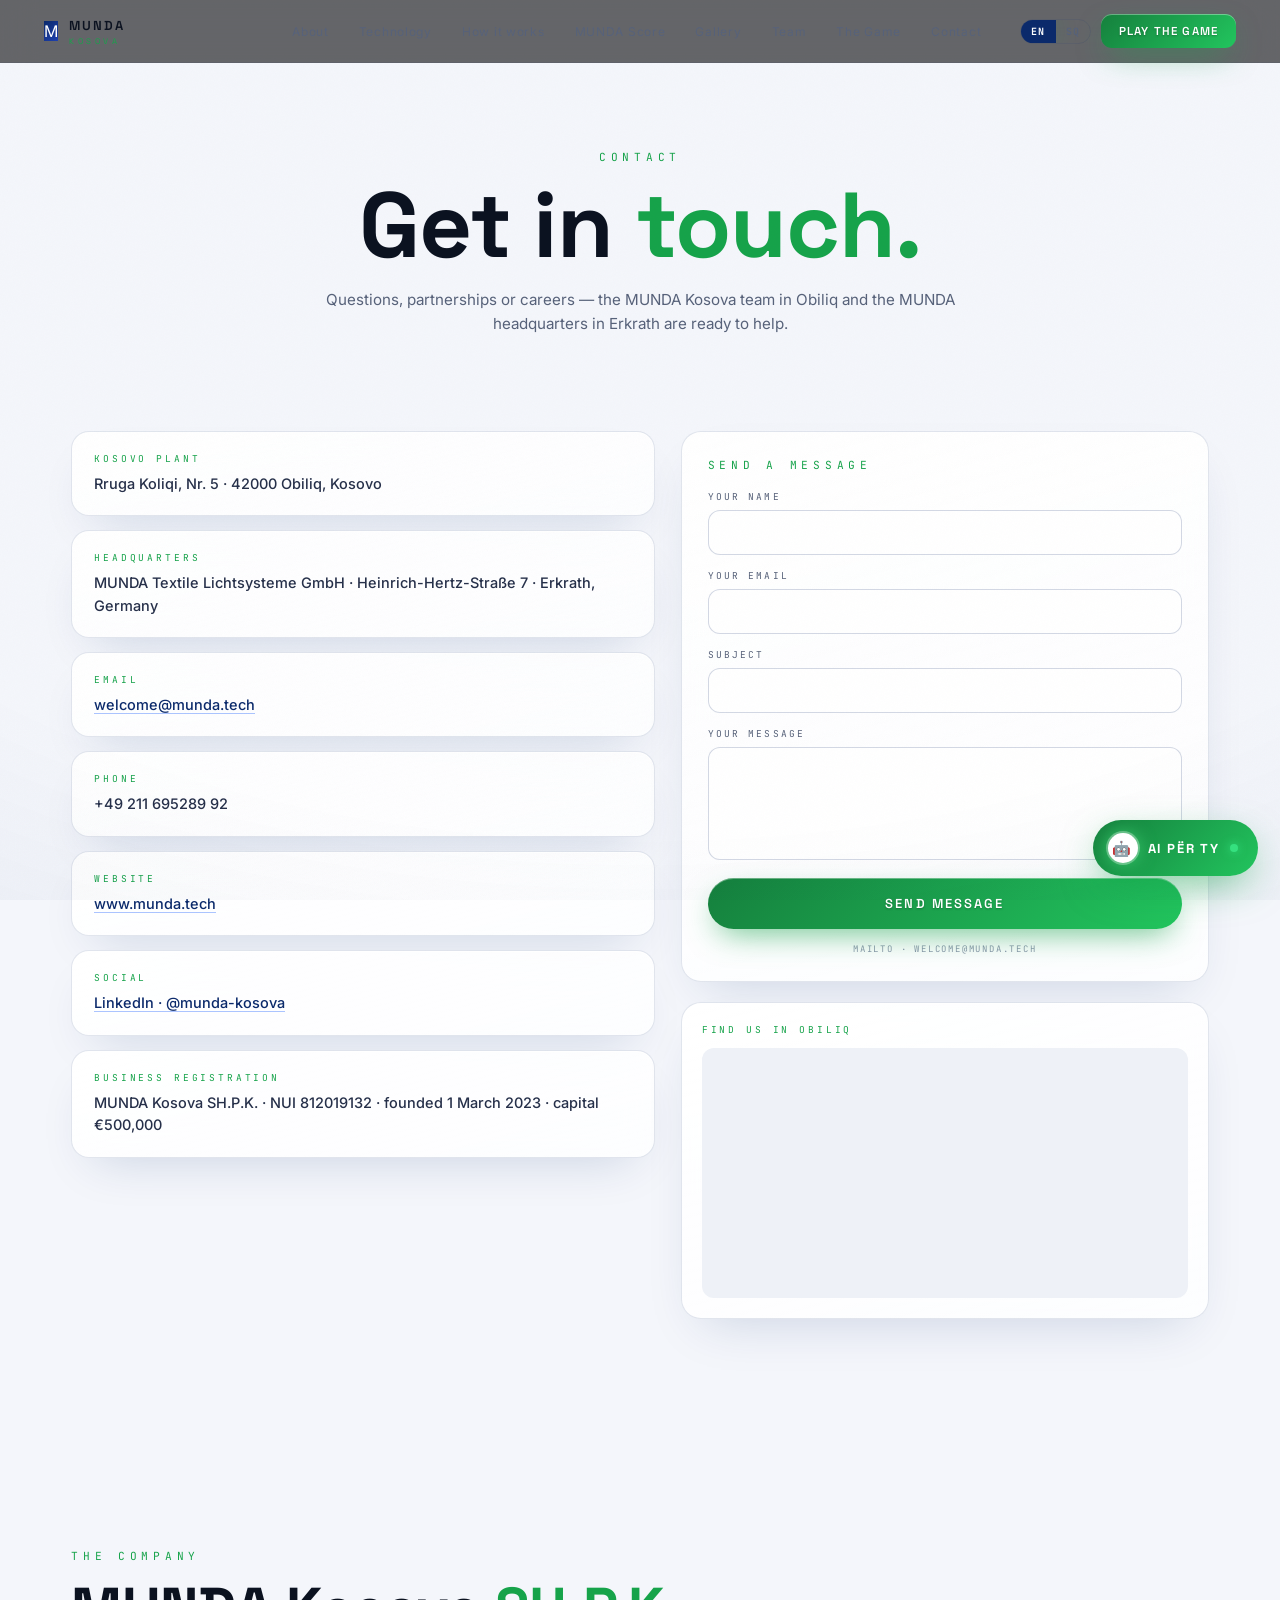
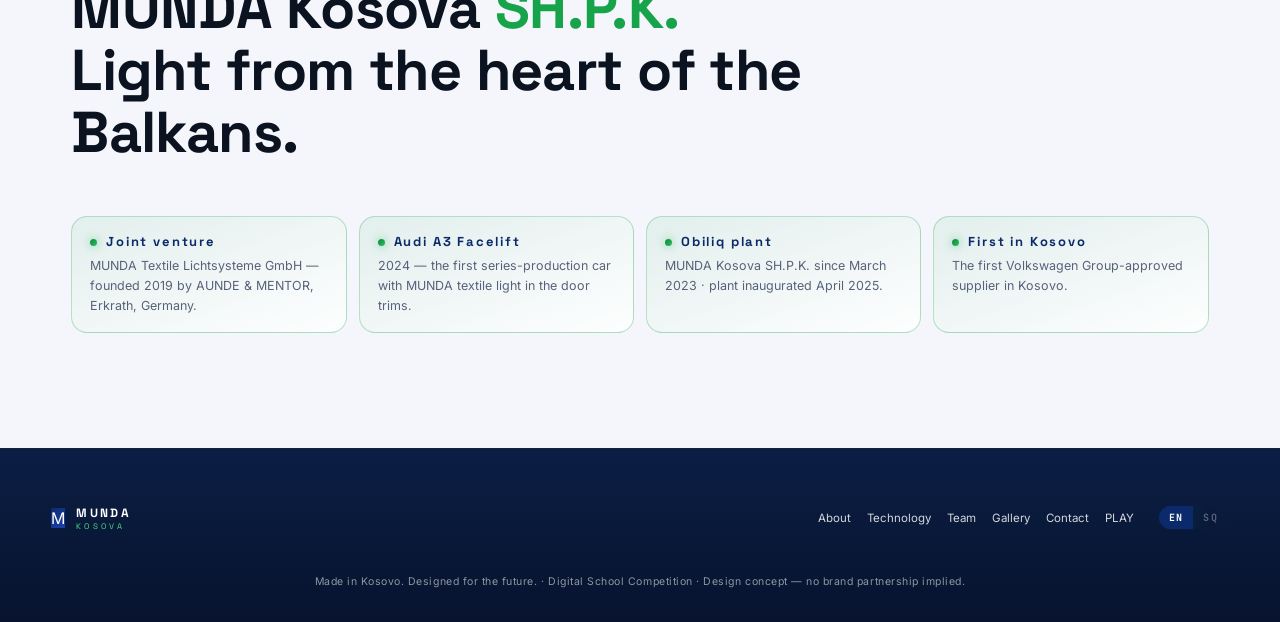
==== contact.html @ c23d5c67 "rty" ====
<!DOCTYPE html>
<html lang="en">
<head>
<meta charset="UTF-8">
<meta name="viewport" content="width=device-width, initial-scale=1.0, viewport-fit=cover">
<meta name="theme-color" content="#050507">
<link rel="icon" href="data:image/svg+xml,%3Csvg xmlns='http://www.w3.org/2000/svg' viewBox='0 0 64 64'%3E%3Cdefs%3E%3ClinearGradient id='g' x1='0' y1='0' x2='1' y2='1'%3E%3Cstop offset='0' stop-color='%232d6bff'/%3E%3Cstop offset='1' stop-color='%234df3ff'/%3E%3C/linearGradient%3E%3C/defs%3E%3Crect width='64' height='64' rx='14' fill='url(%23g)'/%3E%3Cpath d='M20 44V20l12 14 12-14v24' fill='none' stroke='%2305070f' stroke-width='6' stroke-linecap='round' stroke-linejoin='round'/%3E%3C/svg%3E">
<title>MUNDA — Contact</title>
<meta name="description" content="Contact MUNDA Kosova SH.P.K. — illuminated textile systems for the automotive industry. Obiliq, Kosovo.">
<link rel="preconnect" href="https://fonts.googleapis.com">
<link rel="preconnect" href="https://fonts.gstatic.com" crossorigin>
<link href="https://fonts.googleapis.com/css2?family=Space+Grotesk:wght@300;400;500;600;700&family=Inter:wght@300;400;500;600&family=JetBrains+Mono:wght@300;400;500;700&display=swap" rel="stylesheet">
<link rel="stylesheet" href="css/tokens.css">
<link rel="stylesheet" href="css/site.css">
<link rel="stylesheet" href="css/light.css">
</head>
<body>

<div class="grain" aria-hidden="true"></div>
<div class="vignette" aria-hidden="true"></div>

<!-- ===================== NAV ===================== -->
<header class="site-nav" id="site-nav">
  <a class="site-brand" href="index.html">
    <span class="brand-mark">M</span>
    <span class="site-brand-text">MUNDA <em>KOSOVA</em></span>
  </a>
  <nav class="site-links" id="site-links" aria-label="Main">
    <a href="index.html#about" data-i18n="nav.about">About</a>
    <a href="index.html#technology" data-i18n="nav.tech">Technology</a>
    <a href="index.html#how" data-i18n="nav.how">How it works</a>
    <a href="index.html#score" data-i18n="nav.score">MUNDA Score</a>
    <a href="index.html#gallery" data-i18n="nav.gallery">Gallery</a>
    <a href="index.html#team" data-i18n="nav.team">Team</a>
    <a href="index.html#game" data-i18n="nav.game">The Game</a>
    <a class="active" href="contact.html" data-i18n="nav.contact">Contact</a>
    <a class="play-mobile" href="experience.html" data-i18n="nav.playGame">PLAY THE GAME</a>
  </nav>
  <div class="site-nav-right">
    <div class="lang-switch" role="group" aria-label="Language">
      <button data-lang-set="en">EN</button>
      <button data-lang-set="sq">SQ</button>
    </div>
    <a class="btn btn-primary btn-sm btn-pulse" href="experience.html" data-i18n="nav.playGame">PLAY THE GAME</a>
    <button class="hamburger" id="hamburger" aria-label="Menu" aria-expanded="false">
      <span></span><span></span><span></span>
    </button>
  </div>
</header>

<main>

<!-- ===================== 1. CONTACT HERO ===================== -->
<section class="contact-hero">
  <p class="kicker" data-i18n="contact.kicker">CONTACT</p>
  <h1 data-i18n="contact.title" data-i18n-html="contact.title">Get in <em>touch.</em></h1>
  <p class="cta-sub" data-i18n="contact.sub">Questions, partnerships or careers — the MUNDA Kosova team in Obiliq and the MUNDA headquarters in Erkrath are ready to help.</p>
</section>

<!-- ===================== 2. INFO + FORM ===================== -->
<section class="contact-wrap sec">
  <div class="contact-left">
    <div class="contact-card glass">
      <span class="cc-label" data-i18n="contact.addrT">Kosovo plant</span>
      <b data-i18n="contact.addrV">Rruga Koliqi, Nr. 5 · 42000 Obiliq, Kosovo</b>
    </div>
    <div class="contact-card glass">
      <span class="cc-label" data-i18n="contact.hqT">Headquarters</span>
      <b data-i18n="contact.hqV">MUNDA Textile Lichtsysteme GmbH · Heinrich-Hertz-Straße 7 · Erkrath, Germany</b>
    </div>
    <div class="contact-card glass">
      <span class="cc-label" data-i18n="contact.emailT">Email</span>
      <b><a href="mailto:welcome@munda.tech" data-i18n="contact.emailV">welcome@munda.tech</a></b>
    </div>
    <div class="contact-card glass">
      <span class="cc-label" data-i18n="contact.phoneT">Phone</span>
      <b data-i18n="contact.phoneV">+49 211 695289 92</b>
    </div>
    <div class="contact-card glass">
      <span class="cc-label" data-i18n="contact.webT">Website</span>
      <b><a href="https://www.munda.tech" target="_blank" rel="noopener" data-i18n="contact.webV">www.munda.tech</a></b>
    </div>
    <div class="contact-card glass">
      <span class="cc-label">Social</span>
      <b><a href="https://www.linkedin.com/company/munda-kosova" target="_blank" rel="noopener" data-i18n="contact.linkedin">LinkedIn · @munda-kosova</a></b>
    </div>
    <div class="contact-card glass">
      <span class="cc-label" data-i18n="contact.regT">Business registration</span>
      <b data-i18n="contact.regV">MUNDA Kosova SH.P.K. · NUI 812019132 · founded 1 March 2023 · capital €500,000</b>
    </div>
  </div>

  <div class="contact-right">
    <form class="contact-form glass" id="contact-form" novalidate>
      <span class="kicker" data-i18n="contact.formT">Send a message</span>
      <label>
        <span data-i18n="contact.fName">Your name</span>
        <input type="text" id="cf-name" maxlength="60" autocomplete="name" required>
      </label>
      <label>
        <span data-i18n="contact.fEmail">Your email</span>
        <input type="email" id="cf-email" maxlength="90" autocomplete="email" required>
      </label>
      <label>
        <span data-i18n="contact.fSubj">Subject</span>
        <input type="text" id="cf-subj" maxlength="90" required>
      </label>
      <label>
        <span data-i18n="contact.fMsg">Your message</span>
        <textarea id="cf-msg" rows="5" maxlength="1200" required></textarea>
      </label>
      <button type="submit" class="btn btn-primary btn-lg" data-i18n="contact.fSend">SEND MESSAGE</button>
      <p class="form-note">mailto · welcome@munda.tech</p>
    </form>

    <div class="contact-map glass">
      <span class="cc-label" data-i18n="contact.mapT">Find us in Obiliq</span>
      <iframe title="MUNDA Kosova — Obiliq" loading="lazy"
        src="https://www.openstreetmap.org/export/embed.html?bbox=21.0817%2C42.6922%2C21.1417%2C42.7122&amp;layer=mapnik&amp;marker=42.70215%2C21.11169"></iframe>
    </div>
  </div>
</section>

<!-- ===================== 3. REAL COMPANY FACTS ===================== -->
<section class="sec">
  <div class="sec-head">
    <p class="kicker" data-i18n="about.kicker">ABOUT THE COMPANY</p>
    <h2 data-i18n="about.title" data-i18n-html="about.title">MUNDA Kosova <em>SH.P.K.</em><br>Light from the heart of the Balkans.</h2>
  </div>
  <div class="about-facts contact-facts">
    <div class="af"><b data-i18n="about.r1t">Joint venture</b><span data-i18n="about.r1d">MUNDA Textile Lichtsysteme GmbH — founded 2019 by AUNDE &amp; MENTOR, Erkrath, Germany.</span></div>
    <div class="af"><b data-i18n="about.r2t">Audi A3 Facelift</b><span data-i18n="about.r2d">2024 — the first series-production car with MUNDA textile light in the door trims.</span></div>
    <div class="af"><b data-i18n="about.r3t">Obiliq plant</b><span data-i18n="about.r3d">MUNDA Kosova SH.P.K. since March 2023 · plant inaugurated April 2025.</span></div>
    <div class="af"><b data-i18n="about.r4t">First in Kosovo</b><span data-i18n="about.r4d">The first Volkswagen Group-approved supplier in Kosovo.</span></div>
  </div>
</section>

</main>

<!-- ===================== FOOTER ===================== -->
<footer class="site-footer">
  <div class="foot-brand">
    <span class="brand-mark">M</span>
    <b>MUNDA <em>KOSOVA</em></b>
  </div>
  <nav class="foot-links" aria-label="Footer">
    <a href="index.html#about" data-i18n="nav.about">About</a>
    <a href="index.html#technology" data-i18n="nav.tech">Technology</a>
    <a href="index.html#team" data-i18n="nav.team">Team</a>
    <a href="index.html#gallery" data-i18n="nav.gallery">Gallery</a>
    <a href="contact.html" data-i18n="nav.contact">Contact</a>
    <a href="experience.html" data-i18n="nav.play">Play</a>
  </nav>
  <div class="lang-switch" role="group" aria-label="Language">
    <button data-lang-set="en">EN</button>
    <button data-lang-set="sq">SQ</button>
  </div>
  <p class="foot-note" data-i18n="foot.note">Made in Kosovo. Designed for the future. · Digital School Competition · Design concept — no brand partnership implied.</p>
</footer>

<!-- ===================== MONDO — AI ASSISTANT ===================== -->
<button class="mondo-btn" id="mondo-btn" aria-label="AI assistant">
  <span class="mb-ic">🤖</span>
  <span data-i18n="mondo.btn">AI PËR TY</span>
  <span class="mb-dot" aria-hidden="true"></span>
</button>

<div class="mondo-panel" id="mondo-panel" role="dialog" aria-label="Mondo AI assistant">
  <div class="mondo-head">
    <span class="mondo-avatar" aria-hidden="true">
      <svg viewBox="0 0 40 40" width="34" height="34">
        <defs>
          <linearGradient id="mg-face" x1="0" y1="0" x2="1" y2="1">
            <stop offset="0" stop-color="#0e7a3d"/><stop offset="1" stop-color="#22c55e"/>
          </linearGradient>
        </defs>
        <circle cx="20" cy="20" r="19" fill="url(#mg-face)"/>
        <circle cx="20" cy="20" r="19" fill="none" stroke="rgba(255,255,255,.35)" stroke-width="1"/>
        <g class="mondo-eyes">
          <circle cx="14.5" cy="17" r="2.4" fill="#06281a"/><circle cx="25.5" cy="17" r="2.4" fill="#06281a"/>
          <circle cx="15.3" cy="16.2" r="0.8" fill="#fff" opacity=".85"/><circle cx="26.3" cy="16.2" r="0.8" fill="#fff" opacity=".85"/>
        </g>
        <path d="M12.5 23 Q20 29 27.5 23" fill="none" stroke="#06281a" stroke-width="2" stroke-linecap="round"/>
        <path d="M20 6.5 V4" stroke="#c8f5da" stroke-width="1.6" stroke-linecap="round"/>
        <circle cx="20" cy="3.4" r="1.7" fill="#a7f3c9"/>
      </svg>
    </span>
    <div>
      <b>MONDO</b>
      <i data-i18n="mondo.status">MUNDA AI · knowledge base</i>
    </div>
    <button class="mondo-close" id="mondo-close" aria-label="Close">✕</button>
  </div>
  <div class="mondo-body" id="mondo-body"></div>
  <div class="mondo-chips" id="mondo-chips"></div>
  <div class="mondo-inputbar">
    <input type="text" id="mondo-input" maxlength="200" autocomplete="off"
           data-i18n-attr="placeholder:mondo.ph" placeholder="Ask Mondo about MUNDA…">
    <button class="mondo-send" id="mondo-send" aria-label="Send">➤</button>
  </div>
</div>

<script src="js/i18n.js"></script>
<script src="js/site.js"></script>
<script src="js/mondo.js"></script>
<script>
  (function () {
    var form = document.getElementById('contact-form');
    if (!form) return;
    form.addEventListener('submit', function (e) {
      e.preventDefault();
      var name = document.getElementById('cf-name').value.trim();
      var email = document.getElementById('cf-email').value.trim();
      var subj = document.getElementById('cf-subj').value.trim() || 'MUNDA Kosova — website message';
      var msg = document.getElementById('cf-msg').value.trim();
      if (!name || !email || !msg) return;
      var body = 'Name: ' + name + '\nEmail: ' + email + '\n\n' + msg;
      window.location.href = 'mailto:welcome@munda.tech?subject=' + encodeURIComponent(subj) + '&body=' + encodeURIComponent(body);
    });
  })();
</script>
</body>
</html>
---- css/tokens.css ----
/* =====================================================================
   MUNDA — SHARED BRAND TOKENS
   One design language for the website (index.html) and the game
   (experience.html). Import this FIRST, before site.css / style.css.
   ===================================================================== */

:root{
  /* ---- surfaces ---- */
  --bg:#05070d;
  --bg-2:#0a0f1e;
  --bg-3:#0d1428;
  --surface:rgba(255,255,255,0.045);
  --surface-2:rgba(255,255,255,0.08);
  --surface-3:rgba(255,255,255,0.12);
  --glass:rgba(10,17,40,0.6);
  --glass-2:rgba(13,21,48,0.72);
  --border:rgba(255,255,255,0.09);
  --border-soft:rgba(255,255,255,0.05);
  --border-strong:rgba(255,255,255,0.16);

  /* ---- ink ---- */
  --ink:#ececf2;
  --ink-dim:#c3c3ce;
  --muted:#9a9aa6;
  --faint:#5d5d6a;
  --ghost:#33333d;

  /* ---- brand: navy + green (automotive premium) ---- */
  --brand:#0b2a6b;          /* MUNDA navy */
  --brand-deep:#081d4d;
  --brand-soft:rgba(11,42,107,0.16);
  --accent:#16a34a;         /* MUNDA green — live accent */
  --accent-2:#d9f3e4;
  --cyan:#22c55e;
  --gold:#ffc861;
  --gold-deep:#c9902b;
  --danger:#ff2d55;
  --success:#35e07f;
  --warn:#ffb03a;

  /* ---- rank identity ---- */
  --rank-rookie:#8b93a7;
  --rank-challenger:#4df3ff;
  --rank-elite:#9a4dff;
  --rank-champion:#ffc861;
  --rank-legend:#ff4d8d;

  /* ---- type ---- */
  --font-display:'Space Grotesk','Segoe UI',system-ui,sans-serif;
  --font-body:'Inter','Segoe UI',system-ui,sans-serif;
  --font-mono:'JetBrains Mono','SF Mono',Consolas,monospace;

  --fs-hero:clamp(2.6rem,7.2vw,6.2rem);
  --fs-h1:clamp(2rem,4.6vw,3.6rem);
  --fs-h2:clamp(1.5rem,3vw,2.4rem);
  --fs-h3:clamp(1.15rem,2vw,1.5rem);
  --fs-body:clamp(0.95rem,1.1vw,1.06rem);
  --fs-small:0.82rem;
  --fs-micro:0.7rem;

  --track-wide:0.18em;
  --track-mega:0.42em;

  /* ---- motion ---- */
  --ease:cubic-bezier(0.22,1,0.36,1);
  --ease-io:cubic-bezier(0.65,0,0.35,1);
  --ease-back:cubic-bezier(0.34,1.56,0.64,1);
  --t-fast:.18s;
  --t:.32s;
  --t-slow:.7s;

  /* ---- shape ---- */
  --radius-xs:8px;
  --radius-sm:12px;
  --radius:18px;
  --radius-lg:26px;
  --radius-xl:34px;
  --radius-pill:999px;

  /* ---- depth ---- */
  --glow:0 0 24px -4px var(--accent);
  --glow-brand:0 0 28px -6px var(--brand);
  --glow-gold:0 0 30px -6px var(--gold);
  --shadow-sm:0 4px 14px rgba(0,0,0,0.35);
  --shadow:0 18px 46px rgba(0,0,0,0.5);
  --shadow-lg:0 34px 90px rgba(0,0,0,0.62);

  /* ---- layout ---- */
  --max:1240px;
  --gutter:clamp(18px,4vw,54px);
  --sec-pad:clamp(64px,9vw,140px);
}

/* ---------- gradients as reusable values ---------- */
:root{
  --grad-brand:linear-gradient(135deg,#0e7a3d,#22c55e);
  --grad-gold:linear-gradient(135deg,#ffc861,#c9902b);
  --grad-legend:linear-gradient(135deg,#ff4d8d,#9a4dff 50%,#0b2a6b);
  --grad-surface:linear-gradient(160deg,rgba(255,255,255,0.07),rgba(255,255,255,0.015));
  --grad-fade:linear-gradient(180deg,transparent,rgba(5,7,13,0.9));
}

/* ---------- shared primitives ---------- */
*,*::before,*::after{box-sizing:border-box;margin:0;padding:0}
button{font-family:inherit;color:inherit;background:none;border:none;cursor:pointer}
a{color:inherit;text-decoration:none}
em{font-style:normal;color:var(--accent)}
::selection{background:rgba(45,107,255,0.3);color:#fff}
:focus-visible{outline:2px solid var(--brand);outline-offset:3px;border-radius:6px}

/* film grain + vignette, shared by both surfaces */
.grain{
  position:fixed;inset:0;pointer-events:none;opacity:.04;mix-blend-mode:overlay;z-index:2;
  background-image:url("data:image/svg+xml,%3Csvg xmlns='http://www.w3.org/2000/svg' width='120' height='120'%3E%3Cfilter id='n'%3E%3CfeTurbulence type='fractalNoise' baseFrequency='0.9' numOctaves='2'/%3E%3C/filter%3E%3Crect width='120' height='120' filter='url(%23n)' opacity='0.5'/%3E%3C/svg%3E");
}
.vignette{
  position:fixed;inset:0;pointer-events:none;z-index:1;
  background:radial-gradient(120% 90% at 50% 40%,transparent 40%,rgba(0,0,0,0.55) 100%);
}

/* glass card primitive */
.glass{
  background:var(--glass);
  border:1px solid var(--border);
  border-radius:var(--radius);
  backdrop-filter:blur(18px) saturate(1.2);
  -webkit-backdrop-filter:blur(18px) saturate(1.2);
}

/* kicker / eyebrow label */
.kicker{
  font-family:var(--font-mono);
  font-size:var(--fs-micro);
  letter-spacing:var(--track-mega);
  text-transform:uppercase;
  color:var(--accent);
}

/* rank colour helper — set data-rank on any element */
[data-rank="rookie"]{--rank:var(--rank-rookie)}
[data-rank="challenger"]{--rank:var(--rank-challenger)}
[data-rank="elite"]{--rank:var(--rank-elite)}
[data-rank="champion"]{--rank:var(--rank-champion)}
[data-rank="legend"]{--rank:var(--rank-legend)}

/* ---------- accessibility ---------- */
@media (prefers-reduced-motion: reduce){
  *,*::before,*::after{
    animation-duration:.01ms !important;
    animation-iteration-count:1 !important;
    transition-duration:.01ms !important;
    scroll-behavior:auto !important;
  }
}
---- css/site.css ----
/* =====================================================================
   MUNDA FUTURE LAB — marketing website (index.html)
   Premium automotive-technology brand look. Dark, cinematic, minimal.
   Tokens come from css/tokens.css.
   ===================================================================== */

html{scroll-behavior:smooth}
body{
  background:var(--bg);color:var(--ink);
  font-family:var(--font-body);-webkit-font-smoothing:antialiased;
  overflow-x:hidden;
}
::selection{background:rgba(45,107,255,.3);color:#fff}
h1,h2,h3{font-family:var(--font-display);font-weight:700}
h1{font-size:var(--fs-hero);line-height:1.02;letter-spacing:-.01em}
h2{font-size:var(--fs-h1);line-height:1.08}
h3{font-size:var(--fs-h3)}
img{max-width:100%;display:block}
.grad{color:transparent;background:var(--grad-brand);-webkit-background-clip:text;background-clip:text}

/* ---------- buttons ---------- */
.btn{
  display:inline-flex;align-items:center;justify-content:center;gap:9px;
  font-family:var(--font-display);font-weight:600;letter-spacing:.1em;
  border-radius:14px;transition:transform .22s var(--ease-back),box-shadow .3s,filter .3s,background .3s;
  position:relative;overflow:hidden;white-space:nowrap;
}
.btn-primary{
  background:var(--grad-brand);color:#fff;padding:14px 26px;font-size:13px;
  box-shadow:0 8px 26px -8px rgba(45,107,255,.8),inset 0 1px 0 rgba(255,255,255,.25);
}
.btn-primary:hover{transform:translateY(-2px);box-shadow:0 14px 34px -8px rgba(45,107,255,.95);filter:brightness(1.08)}
.btn-ghost{background:rgba(255,255,255,.04);color:var(--ink);padding:14px 26px;font-size:13px;border:1px solid var(--border-strong)}
.btn-ghost:hover{transform:translateY(-2px);border-color:var(--accent);background:rgba(45,107,255,.1)}
.btn-lg{padding:17px 32px;font-size:14px;border-radius:16px}
.btn-xl{padding:20px 44px;font-size:15px;border-radius:18px}
.btn-sm{padding:10px 18px;font-size:11.5px;border-radius:11px}
.btn-pulse{animation:pulseGlow 2.6s ease-in-out infinite}
@keyframes pulseGlow{0%,100%{box-shadow:0 0 36px -6px var(--accent)}50%{box-shadow:0 0 66px -2px var(--accent)}}

/* ---------- nav ---------- */
.site-nav{
  position:fixed;top:0;left:0;right:0;z-index:100;
  display:flex;align-items:center;gap:26px;padding:14px clamp(16px,4vw,44px);
  background:rgba(5,5,7,.6);backdrop-filter:blur(16px) saturate(1.3);
  border-bottom:1px solid var(--border-soft);
  transition:background .4s,box-shadow .4s;
}
.site-nav.scrolled{background:rgba(5,5,7,.85);box-shadow:0 10px 40px rgba(0,0,0,.5)}
.site-brand{display:flex;align-items:center;gap:11px;flex-shrink:0}
.site-brand-text{font-family:var(--font-display);font-weight:600;font-size:13px;letter-spacing:.16em}
.site-brand-text em{display:block;font-size:8px;letter-spacing:.44em;color:var(--muted);font-weight:400;margin-top:2px}
.site-links{display:flex;gap:4px;margin-left:auto}
.site-links a{
  padding:8px 13px;border-radius:99px;font-size:12px;letter-spacing:.06em;
  color:var(--muted);transition:color .25s,background .25s;white-space:nowrap;
}
.site-links a:hover{color:var(--ink);background:var(--surface-2)}
.site-links a.active{color:#fff;background:var(--brand-soft);box-shadow:inset 0 0 0 1px rgba(45,107,255,.4)}
.site-nav-right{display:flex;align-items:center;gap:10px;flex-shrink:0}
.lang-switch{display:flex;border:1px solid var(--border);border-radius:99px;overflow:hidden}
.lang-switch button{padding:5px 10px;font-family:var(--font-mono);font-size:10px;font-weight:700;letter-spacing:.12em;color:var(--muted);transition:all .25s}
.lang-switch button.active{background:var(--brand);color:#fff;box-shadow:var(--glow-brand)}
.hamburger{display:none;flex-direction:column;gap:5px;padding:10px;border-radius:10px;border:1px solid var(--border)}
.hamburger span{width:20px;height:2px;background:var(--ink);border-radius:2px;transition:all .3s}
.hamburger.open span:nth-child(1){transform:translateY(7px) rotate(45deg)}
.hamburger.open span:nth-child(2){opacity:0}
.hamburger.open span:nth-child(3){transform:translateY(-7px) rotate(-45deg)}

/* ---------- sections ---------- */
.sec{
  position:relative;padding:var(--sec-pad) var(--gutter);
  max-width:var(--max);margin:0 auto;
}
.sec-head{margin-bottom:clamp(30px,5vw,56px);max-width:760px}
.sec-sub{color:var(--muted);font-size:var(--fs-body);line-height:1.65;margin-top:14px}
.kicker{display:block;margin-bottom:14px}

/* ---------- HERO ---------- */
.hero{
  position:relative;min-height:100vh;display:flex;align-items:center;justify-content:center;
  overflow:hidden;text-align:center;padding:110px var(--gutter) 60px;
}
#hero-canvas{position:absolute;inset:0;width:100%;height:100%;pointer-events:none;z-index:1}
.hero-svg{
  position:absolute;inset:0;z-index:0;display:grid;place-items:center;
  opacity:.5;transform:scale(1.02);
}
.hero-svg svg{width:min(1180px,96vw)}
.hero-content{position:relative;z-index:2;display:flex;flex-direction:column;align-items:center;gap:20px}
.hero-kicker{color:var(--cyan);letter-spacing:.4em;font-size:10px}
.hero h1{text-shadow:0 0 80px rgba(45,107,255,.35)}
.hero-sub{color:var(--muted);font-size:clamp(1rem,2vw,1.3rem);max-width:560px;line-height:1.5}
.hero-cta{display:flex;gap:14px;flex-wrap:wrap;justify-content:center;margin-top:8px}
.hero-foot{font-family:var(--font-mono);font-size:10px;letter-spacing:.3em;color:var(--faint);text-transform:uppercase;margin-top:8px}
.hs-strip .hs-core{animation:breath 4.4s ease-in-out infinite}
.hs-strip .hs-halo{animation:breathHalo 4.4s ease-in-out infinite}
.hs-delay .hs-core,.hs-delay .hs-halo{animation-delay:1.1s}
.hs-delay2 .hs-core,.hs-delay2 .hs-halo{animation-delay:2.2s}
@keyframes breath{0%,100%{opacity:.55}50%{opacity:1}}
@keyframes breathHalo{0%,100%{opacity:.28}50%{opacity:.6}}
.hero-scroll{
  position:absolute;bottom:26px;left:50%;transform:translateX(-50%);z-index:3;
  width:26px;height:42px;border:2px solid var(--border-strong);border-radius:14px;
}
.hero-scroll span{
  position:absolute;top:8px;left:50%;width:4px;height:8px;margin-left:-2px;border-radius:3px;
  background:var(--accent);animation:scrollDot 1.8s ease-in-out infinite;
}
@keyframes scrollDot{0%{opacity:0;transform:translateY(0)}30%{opacity:1}100%{opacity:0;transform:translateY(14px)}}

/* ---------- interactive car ---------- */
.car-wrap{
  border-radius:var(--radius-lg);overflow:hidden;
  background:linear-gradient(170deg,rgba(255,255,255,.035),rgba(255,255,255,.008));
}
.car-stage{position:relative;padding:clamp(10px,2vw,26px)}
#interior-svg{width:100%;max-height:72vh}
.ic-zone{transition:opacity .3s}
.ic-zone.dim{opacity:.25}
.ic-zone.hot{filter:drop-shadow(0 0 14px var(--zc,#4df3ff))}
.car-stage [data-hot]{cursor:pointer}
.zone-info{
  position:absolute;left:50%;bottom:22px;transform:translateX(-50%);
  padding:14px 22px;min-width:min(420px,86vw);text-align:center;
  animation:popIn .3s var(--ease-back) both;
}
.zone-info b{font-family:var(--font-display);font-size:15px;letter-spacing:.08em}
.zone-info p{color:var(--muted);font-size:12.5px;margin-top:5px;line-height:1.5}
@keyframes popIn{from{opacity:0;transform:translate(-50%,10px) scale(.96)}to{opacity:1;transform:translate(-50%,0) scale(1)}}
.car-controls{
  display:flex;align-items:center;gap:clamp(14px,3vw,34px);flex-wrap:wrap;
  padding:18px clamp(16px,3vw,30px);border-top:1px solid var(--border-soft);
  background:rgba(255,255,255,.02);
}
.cc-group{display:flex;align-items:center;gap:11px}
.cc-label{font-family:var(--font-mono);font-size:9.5px;letter-spacing:.26em;color:var(--muted)}
.cc-swatches{display:flex;gap:8px}
.cc-swatch{
  width:26px;height:26px;border-radius:50%;cursor:pointer;
  background:radial-gradient(circle at 32% 30%,color-mix(in srgb,var(--c) 85%,#fff),var(--c));
  border:1px solid rgba(255,255,255,.16);transition:transform .2s var(--ease-back),box-shadow .2s;
}
.cc-swatch:hover{transform:scale(1.15)}
.cc-swatch.active{box-shadow:0 0 0 2.5px var(--bg),0 0 0 5px var(--c),0 0 18px -2px var(--c)}
.car-controls input[type="range"]{width:min(220px,40vw)}

/* ---------- how ---------- */
.how-grid{display:grid;grid-template-columns:repeat(4,1fr);gap:18px}
.how-step{
  position:relative;padding:26px 22px 24px;text-align:center;
  transition:transform .35s var(--ease),box-shadow .35s,border-color .35s;
}
.how-step:hover{transform:translateY(-6px);border-color:rgba(45,107,255,.4);box-shadow:0 24px 50px -18px rgba(45,107,255,.35)}
.how-step svg{width:150px;height:auto;margin:6px auto 16px;display:block}
.how-num{
  position:absolute;top:14px;left:16px;font-family:var(--font-mono);
  font-size:12px;font-weight:700;color:var(--accent);letter-spacing:.1em;
}
.how-step h3{font-size:15px;letter-spacing:.22em;margin-bottom:9px}
.how-step p{color:var(--muted);font-size:12.5px;line-height:1.6}

/* ---------- technology ---------- */
.tech-grid{display:grid;grid-template-columns:repeat(4,1fr);gap:18px}
.tech-card{
  position:relative;padding:0 0 24px;overflow:hidden;text-align:center;
  transition:transform .35s var(--ease),box-shadow .35s,border-color .35s;
}
.tech-card::before{
  content:'';position:absolute;top:0;left:-100%;width:100%;height:2px;
  background:var(--grad-brand);transition:left .6s var(--ease);
}
.tech-card:hover{transform:translateY(-6px);border-color:rgba(45,107,255,.45);box-shadow:0 26px 54px -18px rgba(45,107,255,.4)}
.tech-card:hover::before{left:100%}
.tc-vis{height:130px;display:grid;place-items:center;border-bottom:1px solid var(--border-soft);margin-bottom:18px;background:linear-gradient(180deg,rgba(255,255,255,.02),transparent)}
.tc-vis svg{width:120px;height:auto}
.tech-card h3{font-size:12.5px;letter-spacing:.18em;margin-bottom:10px;padding:0 16px}
.tech-card p{color:var(--muted);font-size:12px;line-height:1.65;padding:0 18px}

/* ---------- game shots ---------- */
.shots{display:grid;grid-template-columns:repeat(4,1fr);gap:16px;margin-bottom:34px}
.shot figcaption{font-size:11.5px;color:var(--faint);margin-top:10px;text-align:center;line-height:1.5}
.shot-frame{
  border-radius:16px;overflow:hidden;border:1px solid var(--border);
  background:linear-gradient(170deg,#0c0d13,#07080c);
  box-shadow:var(--shadow);transition:transform .35s var(--ease),box-shadow .35s,border-color .35s;
}
.shot:hover .shot-frame{transform:translateY(-5px);border-color:rgba(45,107,255,.45);box-shadow:0 26px 60px -16px rgba(45,107,255,.45)}
.mock{position:relative;height:190px;padding:14px}
.mock-hud{
  display:flex;justify-content:space-between;align-items:center;
  font-family:var(--font-mono);font-size:8px;letter-spacing:.14em;color:var(--faint);
  border-bottom:1px solid var(--border-soft);padding-bottom:8px;margin-bottom:12px;
}
.mock-hud b{color:var(--cyan);font-size:9px}
.mock-mats{display:flex;flex-direction:column;gap:7px;margin-bottom:10px}
.mock-mats .mm{
  display:flex;align-items:center;gap:8px;font-family:var(--font-mono);font-size:9px;
  color:var(--muted);padding:6px 10px;border-radius:8px;border:1px solid var(--border-soft);
}
.mock-mats .mm.active{border-color:var(--brand);color:#fff;background:rgba(45,107,255,.1)}
.mock-mats .mm s{width:14px;height:14px;border-radius:4px;display:block}
.mock-mats .mm:nth-child(1) s{background:repeating-linear-gradient(45deg,#2a2c33 0 2px,transparent 2px 5px)}
.mock-mats .mm:nth-child(2) s{background:repeating-linear-gradient(0deg,#2a2c33 0 2px,transparent 2px 5px)}
.mock-mats .mm:nth-child(3) s{background:linear-gradient(120deg,#1c1f28,#3a4150)}
.mock-car{position:absolute;right:14px;bottom:14px;left:14px;opacity:.9}
.mock-car svg{width:100%}
.mock-pins{display:flex;flex-direction:column;gap:6px}
.mock-pins .pin{
  font-family:var(--font-mono);font-size:8.5px;padding:6px 9px;border-radius:7px;
  border:1px solid var(--border);color:var(--muted);width:fit-content;
}
.mock-pins .l{background:rgba(77,243,255,.06);border-color:rgba(77,243,255,.25)}
.mock-pins .l.active{border-color:var(--cyan);color:var(--cyan)}
.mock-pins .r{background:rgba(45,107,255,.06);border-color:rgba(45,107,255,.25);margin-left:auto}
.mock-pins .r.done{border-color:var(--success);color:var(--success)}
.mock-links{height:24px;position:relative}
.mock-links i{position:absolute;left:38%;right:38%;top:50%;height:2px;background:repeating-linear-gradient(90deg,var(--success) 0 4px,transparent 4px 8px)}
.mock-links i:nth-child(2){top:calc(50% - 7px);width:30%;left:30%;background:repeating-linear-gradient(90deg,var(--success) 0 3px,transparent 3px 7px)}
.mock-links i:nth-child(3){top:calc(50% + 6px);width:24%;left:58%;background:repeating-linear-gradient(90deg,var(--success) 0 3px,transparent 3px 7px)}
.mock-tests{display:flex;flex-direction:column;gap:9px}
.mock-tests span{display:grid;grid-template-columns:86px 1fr 36px;align-items:center;gap:9px;font-family:var(--font-mono);font-size:7.5px;color:var(--faint)}
.mock-tests s{height:5px;border-radius:99px;background:rgba(255,255,255,.08);overflow:hidden;display:block}
.mock-tests b{display:block;height:100%;background:var(--grad-brand);border-radius:99px}
.mock-tests em{font-style:normal;font-size:7px;letter-spacing:.1em;color:var(--success)}
.mock-tests span:nth-child(3) b{background:linear-gradient(90deg,#ff2d55,#ff8a5c)}
.mock-tests span:nth-child(3) em{color:var(--danger)}
.mock-show{display:flex;align-items:center;justify-content:space-between;height:100%}
.mock-showcar{flex:1;padding-right:8px}
.mock-showcar svg{width:100%}
.mock-showcar path{filter:drop-shadow(0 0 8px currentColor)}
.mock-score{display:flex;flex-direction:column;align-items:center;gap:2px;padding:16px 10px;border-left:1px solid var(--border-soft)}
.mock-score b{font-family:var(--font-display);font-size:44px;font-weight:700;color:transparent;background:var(--grad-gold);-webkit-background-clip:text;background-clip:text}
.mock-score span{font-family:var(--font-mono);font-size:7.5px;letter-spacing:.2em;color:var(--gold)}
.game-strip{
  display:flex;flex-direction:column;align-items:center;gap:26px;
  padding:38px;border-radius:var(--radius-lg);
  background:linear-gradient(160deg,rgba(45,107,255,.1),rgba(255,255,255,.02) 55%);
  border:1px solid rgba(45,107,255,.28);
}
.gs-feats{display:flex;flex-wrap:wrap;justify-content:center;gap:10px}
.gs-feats span{
  font-family:var(--font-mono);font-size:11px;color:var(--ink-dim);
  padding:9px 16px;border-radius:99px;background:rgba(255,255,255,.04);
  border:1px solid var(--border-soft);
}
.gs-ranks{display:flex;align-items:center;flex-wrap:wrap;justify-content:center;gap:8px}
.gs-ranks span{font-family:var(--font-display);font-size:10px;font-weight:700;letter-spacing:.16em;color:var(--rank,var(--muted));text-transform:uppercase}
.gs-ranks i{width:18px;height:1px;background:var(--border-strong)}

/* ---------- score demo ---------- */
.score-wrap{
  display:grid;grid-template-columns:300px 1fr;gap:clamp(22px,4vw,50px);
  padding:clamp(26px,5vw,52px);align-items:center;border-radius:var(--radius-lg);
}
.score-ring-side{position:relative;width:250px;height:250px;margin:0 auto}
.score-ring{width:100%;height:100%;transform:rotate(-90deg)}
.score-ring circle:last-child{transition:stroke-dashoffset .5s var(--ease),stroke .5s}
.score-ring-mid{position:absolute;inset:0;display:flex;flex-direction:column;align-items:center;justify-content:center}
.score-ring-mid b{font-family:var(--font-display);font-size:64px;font-weight:700;line-height:1;font-variant-numeric:tabular-nums}
.score-ring-mid span{font-family:var(--font-mono);font-size:12px;color:var(--faint);margin-top:4px}
.score-rank{
  position:absolute;left:50%;bottom:-34px;transform:translateX(-50%);
  font-family:var(--font-display);font-size:11px;font-weight:700;letter-spacing:.24em;
  color:var(--rank,var(--muted));white-space:nowrap;
}
.score-sliders{display:flex;flex-direction:column;gap:18px}
.sl-row{display:grid;grid-template-columns:110px 1fr 38px;align-items:center;gap:14px}
.sl-row span{font-family:var(--font-mono);font-size:10px;letter-spacing:.22em;color:var(--muted)}
.sl-row b{font-family:var(--font-mono);font-size:12px;color:var(--cyan);text-align:right}
.score-note{font-size:11.5px;color:var(--faint);line-height:1.6;margin-top:6px}
input[type="range"]{
  -webkit-appearance:none;appearance:none;width:100%;height:6px;border-radius:99px;
  background:linear-gradient(90deg,var(--accent) var(--fill,70%),rgba(255,255,255,.1) var(--fill,70%));
  outline:none;cursor:pointer;
}
input[type="range"]::-webkit-slider-thumb{
  -webkit-appearance:none;width:20px;height:20px;border-radius:50%;
  background:#fff;border:4px solid var(--accent);box-shadow:0 0 14px var(--accent);
}
input[type="range"]::-moz-range-thumb{width:14px;height:14px;border-radius:50%;background:#fff;border:3px solid var(--accent)}

/* ---------- gallery ---------- */
.gallery-grid{display:grid;grid-template-columns:repeat(4,1fr);gap:16px}
.g-tile{
  position:relative;border-radius:18px;overflow:hidden;border:1px solid var(--border-soft);
  aspect-ratio:4/3;transition:transform .3s var(--ease),border-color .3s,box-shadow .3s;
  display:flex;flex-direction:column;align-items:stretch;text-align:left;color:var(--ink);
}
.g-tile:hover{transform:translateY(-5px);border-color:rgba(45,107,255,.5);box-shadow:0 22px 44px -14px rgba(45,107,255,.4)}
.g-tile.wide{grid-column:span 2}
.gt-inner{flex:1;display:grid;place-items:center;padding:18px;background:linear-gradient(170deg,var(--gt-c1,#0d1119),var(--gt-c2,#07090e))}
.gt-inner svg{width:100%;max-height:120px}
.g-tile b{font-size:11.5px;letter-spacing:.1em;color:var(--muted);padding:12px 16px;border-top:1px solid var(--border-soft);text-transform:uppercase;font-family:var(--font-display);font-weight:600}
.gt-1{--gt-c1:#0e1420;--gt-c2:#070a10}
.gt-2{--gt-c1:#0c1416;--gt-c2:#06090c}
.gt-3{--gt-c1:#0e1019;--gt-c2:#07080e}
.gt-4{--gt-c1:#171208;--gt-c2:#0a0806}
.gt-5{--gt-c1:#0b1410;--gt-c2:#060a08}
.gt-6{--gt-c1:#150d1c;--gt-c2:#090610}
.gt-7{--gt-c1:#0b1020;--gt-c2:#05070d}
.gt-8{--gt-c1:#0b1120;--gt-c2:#060810}
.gt-word{display:flex;flex-direction:column;align-items:center;gap:8px}
.gt-word b{font-family:var(--font-display);font-size:clamp(26px,4vw,44px);letter-spacing:.34em;text-indent:.34em;color:#fff;text-shadow:0 0 40px rgba(77,243,255,.7)}
.gt-word i{font-style:normal;font-family:var(--font-mono);font-size:9px;letter-spacing:.4em;color:var(--cyan)}
.lightbox{
  position:fixed;inset:0;z-index:500;display:grid;place-items:center;
  background:rgba(3,3,6,.88);backdrop-filter:blur(10px);animation:fadeIn .3s ease both;
}
.lightbox[hidden]{display:none}
@keyframes fadeIn{from{opacity:0}to{opacity:1}}
.lb-close{
  position:absolute;top:22px;right:26px;font-size:20px;color:var(--muted);
  width:44px;height:44px;border-radius:50%;border:1px solid var(--border-strong);transition:all .25s;
}
.lb-close:hover{color:#fff;border-color:var(--accent);transform:rotate(90deg)}
.lb-stage{
  width:min(720px,90vw);aspect-ratio:16/10;border-radius:20px;overflow:hidden;
  border:1px solid var(--border-strong);box-shadow:var(--shadow-lg);
  display:grid;place-items:center;background:linear-gradient(170deg,#0d1119,#05070d);
}
.lb-stage svg{width:100%;height:100%;padding:26px}
.lb-caption{color:var(--muted);font-size:14px;margin-top:18px;text-align:center;max-width:600px;line-height:1.6}

/* ---------- about ---------- */
.about-wrap{display:grid;grid-template-columns:1.2fr .8fr;gap:clamp(24px,5vw,64px);align-items:center}
.about-copy p{color:var(--muted);font-size:var(--fs-body);line-height:1.75;margin-top:16px}
.about-note{font-size:11px !important;color:var(--faint) !important;border-left:2px solid var(--border-strong);padding-left:14px;margin-top:22px !important}
.about-stats{display:grid;grid-template-columns:repeat(4,1fr);gap:12px;margin-top:30px}
.as-stat{
  background:var(--surface);border:1px solid var(--border-soft);border-radius:16px;
  padding:18px 14px;text-align:center;
}
.as-stat b{font-family:var(--font-display);font-size:30px;color:transparent;background:var(--grad-brand);-webkit-background-clip:text;background-clip:text;display:block}
.as-stat span{font-size:10px;letter-spacing:.14em;color:var(--muted);text-transform:uppercase;font-family:var(--font-mono)}
.about-visual svg{width:100%;max-width:420px;margin:0 auto;display:block}

/* ---------- final CTA ---------- */
.final-cta{
  position:relative;text-align:center;padding:clamp(80px,12vw,150px) var(--gutter);
  overflow:hidden;
}
.fcta-glow{
  position:absolute;inset:0;background:
    radial-gradient(46% 60% at 50% 30%,rgba(45,107,255,.2),transparent 70%),
    radial-gradient(30% 40% at 20% 80%,rgba(77,243,255,.08),transparent 70%),
    radial-gradient(30% 40% at 80% 80%,rgba(255,200,97,.07),transparent 70%);
}
.final-cta>*{position:relative;z-index:1}
.final-cta h2{font-size:var(--fs-h1);margin-bottom:18px}
.cta-sub{color:var(--muted);font-size:var(--fs-body);max-width:520px;margin:0 auto 34px;line-height:1.6}

/* ---------- footer ---------- */
.site-footer{
  border-top:1px solid var(--border-soft);padding:44px var(--gutter) 34px;
  display:flex;align-items:center;gap:24px;flex-wrap:wrap;
}
.foot-brand{display:flex;align-items:center;gap:11px}
.foot-brand b{font-family:var(--font-display);font-size:12px;letter-spacing:.2em}
.foot-brand em{display:block;font-size:8px;letter-spacing:.4em;color:var(--muted);font-weight:400}
.foot-links{display:flex;gap:16px;margin-left:auto}
.foot-links a{font-size:11.5px;color:var(--muted);transition:color .25s}
.foot-links a:hover{color:var(--ink)}
.foot-note{width:100%;text-align:center;font-size:10.5px;color:var(--faint);letter-spacing:.05em;margin-top:20px}

/* ---------- responsive ---------- */
@media (max-width:1080px){
  .how-grid{grid-template-columns:repeat(2,1fr)}
  .tech-grid{grid-template-columns:repeat(2,1fr)}
  .shots{grid-template-columns:repeat(2,1fr)}
  .gallery-grid{grid-template-columns:repeat(2,1fr)}
  .team-grid{grid-template-columns:repeat(2,1fr)}
  .score-wrap{grid-template-columns:1fr;justify-items:center}
  .about-wrap{grid-template-columns:1fr}
  .site-links{display:none}
  .site-links.open{
    display:flex;position:absolute;top:100%;left:0;right:0;flex-direction:column;
    background:rgba(5,5,7,.96);padding:14px 20px 22px;border-bottom:1px solid var(--border);
    animation:slideDown .3s var(--ease) both;
  }
  .site-links.open a{padding:13px 16px;font-size:14px}
  .hamburger{display:flex}
  @keyframes slideDown{from{opacity:0;transform:translateY(-8px)}to{opacity:1;transform:none}}
}
@media (max-width:640px){
  .hero-svg{opacity:.32}
  .how-grid{grid-template-columns:1fr}
  .tech-grid{grid-template-columns:1fr}
  .shots{grid-template-columns:1fr}
  .gallery-grid{grid-template-columns:1fr}
  .g-tile.wide{grid-column:span 1}
  .team-grid{grid-template-columns:1fr}
  .about-stats{grid-template-columns:repeat(2,1fr)}
  .car-controls{flex-direction:column;align-items:flex-start}
  .gs-ranks{flex-direction:column}
  .gs-ranks i{display:none}
  .score-wrap{padding:24px 18px}
  .sl-row{grid-template-columns:1fr;gap:7px}
  .site-nav-right .btn-sm{display:none}
  .play-mobile{display:block !important}
  .hero-cta{flex-direction:column;width:100%}
  .hero-cta .btn{width:100%}
}
.play-mobile{
  display:none !important;margin-top:6px;text-align:center;padding:13px 16px !important;
  background:var(--grad-brand);color:#fff !important;border-radius:12px;font-weight:700;
  letter-spacing:.1em;box-shadow:0 8px 22px -8px rgba(45,107,255,.8);
}

/* ---------- team ---------- */
.team-grid{display:grid;grid-template-columns:repeat(4,1fr);gap:18px}
.team-card{
  padding:18px 18px 22px;text-align:center;transition:transform .35s var(--ease),box-shadow .35s,border-color .35s;
  animation:cardIn .6s var(--ease) both;animation-delay:calc(var(--i) * 90ms);
}
@keyframes cardIn{from{opacity:0;transform:translateY(18px)}to{opacity:1;transform:none}}
.team-card:hover{transform:translateY(-6px);border-color:rgba(45,107,255,.45);box-shadow:0 24px 50px -18px rgba(45,107,255,.35)}
.tc-photo{
  position:relative;display:block;aspect-ratio:1;border-radius:16px;overflow:hidden;margin-bottom:16px;
  background:linear-gradient(160deg,rgba(45,107,255,.18),rgba(255,255,255,.03));
  border:1px solid var(--border-strong);
}
.tc-photo img{width:100%;height:100%;object-fit:cover;display:block}
.tc-initials{
  position:absolute;inset:0;display:grid;place-items:center;font-style:normal;
  font-family:var(--font-display);font-size:clamp(28px,4vw,40px);font-weight:700;
  color:transparent;background:var(--grad-brand);-webkit-background-clip:text;background-clip:text;
  opacity:.9;letter-spacing:.04em;
}
.tc-photo.noimg{background:linear-gradient(160deg,rgba(45,107,255,.14),rgba(77,243,255,.04))}
.team-card h3{font-size:16px;letter-spacing:.04em;margin-bottom:4px}
.tc-role{
  display:inline-block;font-family:var(--font-mono);font-size:9.5px;letter-spacing:.22em;
  color:var(--cyan);text-transform:uppercase;padding:4px 12px;border-radius:99px;
  background:rgba(77,243,255,.08);border:1px solid rgba(77,243,255,.22);margin-bottom:10px;
}
.team-card p{color:var(--muted);font-size:12px;line-height:1.6}
.team-note{margin-top:26px;text-align:center;font-size:11px;color:var(--faint);letter-spacing:.04em}

/* ---------- scroll reveal ---------- */
.reveal{opacity:0;transform:translateY(26px);transition:opacity .7s var(--ease),transform .7s var(--ease)}
.reveal.in{opacity:1;transform:none}
.reveal[data-delay="1"]{transition-delay:.08s}
.reveal[data-delay="2"]{transition-delay:.16s}
.reveal[data-delay="3"]{transition-delay:.24s}

/* =====================================================================
   REAL PHOTOS — inserted into existing placeholders. Layout untouched.
   ===================================================================== */

/* ---------- hero ---------- */
.hero-svg{opacity:1;transform:none;display:block}
.hero-photo{position:absolute;inset:0;width:100%;height:100%;object-fit:cover;display:block;
  opacity:.58;filter:saturate(1.08) brightness(.92);
  animation:heroDrift 30s ease-in-out infinite alternate}
@keyframes heroDrift{from{transform:scale(1)}to{transform:scale(1.06)}}
.hero-svg::after{
  content:'';position:absolute;inset:0;
  background:
    radial-gradient(70% 62% at 50% 42%,rgba(5,5,7,.18),rgba(5,5,7,.6) 78%,rgba(5,5,7,.82)),
    linear-gradient(180deg,rgba(5,5,7,.5),transparent 42%,rgba(5,5,7,.78));
  pointer-events:none;
}

/* ---------- about ---------- */
.about-visual{position:relative;display:grid;place-items:center}
.about-photo-main{
  width:100%;max-width:420px;aspect-ratio:1/1;object-fit:cover;border-radius:22px;
  border:1px solid var(--border-strong);
  box-shadow:var(--shadow-lg),0 0 70px -20px rgba(45,107,255,.6);
  transform:rotate(-1deg);
}
.about-photo-detail{
  position:absolute;right:-4px;bottom:-26px;width:152px;aspect-ratio:1/1;object-fit:cover;
  border-radius:16px;border:1px solid rgba(77,243,255,.45);
  box-shadow:0 20px 44px -12px rgba(0,0,0,.75),0 0 34px -8px rgba(77,243,255,.35);
  transform:rotate(3deg);animation:aboutFloat 5.5s ease-in-out infinite alternate;
}
@keyframes aboutFloat{from{transform:rotate(3deg) translateY(0)}to{transform:rotate(3deg) translateY(-9px)}}

/* ---------- technology cards ---------- */
.tc-vis{padding:0;overflow:hidden}
.tc-vis img{width:100%;height:100%;object-fit:cover;display:block}

/* ---------- how it works steps ---------- */
.how-step img{
  width:100%;height:140px;object-fit:cover;border-radius:12px;
  margin:6px auto 16px;display:block;border:1px solid var(--border-soft);
}

/* ---------- game shots (real screenshots) ---------- */
.shot-frame{padding:0}
.shot-photo{width:100%;height:190px;object-fit:cover;object-position:top;display:block}

/* ---------- gallery tiles ---------- */
.gt-inner.gt-photo{padding:0;overflow:hidden}
.gt-photo-img{position:absolute;inset:0;width:100%;height:100%;object-fit:cover;display:block}
.lb-stage img{width:100%;height:100%;object-fit:cover;display:block;padding:0}

@media (max-width:640px){
  .hero-svg{opacity:.9}
  .about-photo-detail{right:6px;bottom:-18px;width:118px}
}

/* =====================================================================
   REAL COMPANY — facts strip, leadership, contact page
   ===================================================================== */

/* ---------- about: real-company facts ---------- */
.about-facts{
  display:grid;grid-template-columns:repeat(2,1fr);gap:12px;margin-top:22px;
}
.af{
  background:linear-gradient(160deg,rgba(45,107,255,.10),rgba(255,255,255,.02));
  border:1px solid rgba(45,107,255,.22);border-radius:16px;padding:16px 18px;
  transition:border-color .3s,box-shadow .3s,transform .3s var(--ease);
}
.af:hover{border-color:rgba(77,243,255,.45);box-shadow:0 14px 34px -14px rgba(45,107,255,.5);transform:translateY(-2px)}
.af b{display:block;font-family:var(--font-display);font-size:13px;letter-spacing:.14em;color:#fff;margin-bottom:6px}
.af b::before{content:'';display:inline-block;width:7px;height:7px;border-radius:50%;background:var(--grad-brand);margin-right:9px;box-shadow:0 0 10px rgba(77,243,255,.8)}
.af span{color:var(--muted);font-size:12.5px;line-height:1.6;display:block}

/* ---------- team: joint-venture leadership photo ---------- */
.team-leadership{
  margin:34px auto 0;max-width:680px;text-align:center;
}
.team-leadership img{
  width:100%;border-radius:20px;border:1px solid var(--border-strong);
  box-shadow:var(--shadow-lg),0 0 60px -18px rgba(45,107,255,.5);
}
.team-leadership figcaption{
  color:var(--faint);font-size:11px;letter-spacing:.04em;line-height:1.6;margin-top:12px;
}

/* ---------- contact page ---------- */
.contact-hero{
  text-align:center;padding:150px var(--gutter) 20px;max-width:var(--max);margin:0 auto;
}
.contact-hero h1{font-size:var(--fs-hero);line-height:1.02;margin-bottom:16px}
.contact-hero .cta-sub{max-width:640px}
.contact-wrap{
  display:grid;grid-template-columns:1.05fr .95fr;gap:26px;align-items:start;
  padding-top:40px;
}
.contact-left{display:flex;flex-direction:column;gap:14px}
.contact-card{padding:20px 22px;border-radius:18px}
.contact-card .cc-label{display:block;margin-bottom:8px}
.cc-label{
  font-family:var(--font-mono);font-size:9.5px;letter-spacing:.3em;
  color:var(--cyan);text-transform:uppercase;
}
.contact-card b{font-size:14.5px;line-height:1.55;font-weight:500;color:var(--ink-dim);display:block}
.contact-card a{color:var(--ink);border-bottom:1px solid rgba(45,107,255,.4);transition:color .25s,border-color .25s}
.contact-card a:hover{color:var(--cyan);border-color:var(--cyan)}
.contact-right{display:flex;flex-direction:column;gap:20px;position:sticky;top:96px}
.contact-form{display:flex;flex-direction:column;gap:14px;padding:26px;border-radius:20px}
.contact-form .kicker{margin-bottom:4px}
.contact-form label{display:flex;flex-direction:column;gap:7px}
.contact-form label span{font-family:var(--font-mono);font-size:9.5px;letter-spacing:.22em;color:var(--muted);text-transform:uppercase}
.contact-form input,.contact-form textarea{
  background:rgba(8,10,16,.7);border:1px solid var(--border-strong);border-radius:12px;
  padding:13px 15px;color:var(--ink);font-family:var(--font-body);font-size:14px;
  outline:none;transition:border-color .3s,box-shadow .3s;resize:vertical;
}
.contact-form input:focus,.contact-form textarea:focus{
  border-color:var(--brand);box-shadow:0 0 0 4px rgba(45,107,255,.16),var(--glow-brand);
}
.contact-form .btn{margin-top:4px}
.form-note{text-align:center;font-family:var(--font-mono);font-size:9px;letter-spacing:.2em;color:var(--faint);text-transform:uppercase}
.contact-map{padding:20px;border-radius:20px;display:flex;flex-direction:column;gap:12px}
.contact-map iframe{
  width:100%;height:250px;border:0;border-radius:12px;filter:invert(.92) hue-rotate(180deg) saturate(.7);
  background:#0a0c12;
}
.contact-facts{grid-template-columns:repeat(4,1fr);margin-top:0}

@media (max-width:1080px){
  .contact-wrap{grid-template-columns:1fr}
  .contact-right{position:static}
  .about-facts,.contact-facts{grid-template-columns:repeat(2,1fr)}
}
@media (max-width:640px){
  .about-facts,.contact-facts{grid-template-columns:1fr}
}

/* =====================================================================
   PREMIUM v2 — professional automotive look (hero cinematic, glass,
   trust band, refined sections) + MONDO AI assistant
   ===================================================================== */

/* ---------- cinematic grade (same language as the game) ---------- */
#grade{
  position:fixed;inset:0;z-index:3;pointer-events:none;mix-blend-mode:soft-light;
  background:linear-gradient(165deg,rgba(45,107,255,.10),rgba(8,10,18,.20) 48%,rgba(77,243,255,.04));
  opacity:.55;
}
#grade::after{content:'';position:absolute;inset:0;background:radial-gradient(120% 95% at 50% 42%,transparent 52%,rgba(2,3,8,.5))}

/* ---------- hero: cinematic real photo ---------- */
.hero{min-height:100svh;align-items:center}
.hero-photo{
  opacity:.82;filter:saturate(1.12) brightness(.78) contrast(1.06);
  animation:heroDrift 34s ease-in-out infinite alternate;
}
@keyframes heroDrift{from{transform:scale(1.02)}to{transform:scale(1.12)}}
.hero-svg::after{
  background:
    radial-gradient(78% 70% at 50% 38%,rgba(5,5,7,.10),rgba(5,5,7,.55) 72%,rgba(4,4,8,.88)),
    linear-gradient(180deg,rgba(5,5,7,.62),transparent 34%,rgba(5,5,7,.42) 68%,rgba(4,4,8,.94));
}
.hero-svg::before{
  content:'';position:absolute;inset:0;pointer-events:none;
  background:radial-gradient(46% 34% at 50% 46%,rgba(45,107,255,.16),transparent 70%);
}
.hero-content{gap:22px}
.hero-kicker{
  display:inline-flex;align-items:center;gap:14px;
  color:var(--cyan);letter-spacing:.42em;font-size:10px;
}
.hero-kicker::before,.hero-kicker::after{content:'';width:34px;height:1px;background:linear-gradient(90deg,transparent,var(--cyan));opacity:.6}
.hero-kicker::after{background:linear-gradient(90deg,var(--cyan),transparent)}
.hero h1{font-size:clamp(3rem,9.5vw,7.4rem);letter-spacing:.01em}
.hero-sub{color:var(--ink-dim);font-size:clamp(1rem,1.8vw,1.25rem);max-width:620px}
.hero-cta{margin-top:10px;gap:18px}
/* THE START button — main entry to the game */
.btn-start{
  position:relative;min-width:min(320px,86vw);height:72px;border-radius:999px;
  display:grid;place-items:center;overflow:hidden;
  font-family:var(--font-display);font-weight:700;font-size:19px;letter-spacing:.34em;text-indent:.34em;
  color:#fff;text-shadow:0 1px 3px rgba(0,0,0,.4);
  background:linear-gradient(120deg,#2d6bff 0%,#4df3ff 100%);
  box-shadow:0 0 0 1px rgba(120,220,255,.5) inset,0 18px 60px -12px rgba(45,107,255,.9),
             0 0 90px -10px rgba(77,243,255,.55);
  transition:transform .35s var(--ease),box-shadow .35s var(--ease);
  animation:startGlow 3.2s ease-in-out infinite;
}
.btn-start::after{ /* shine sweep */
  content:'';position:absolute;top:0;bottom:0;left:-70%;width:45%;
  background:linear-gradient(105deg,transparent,rgba(255,255,255,.55),transparent);
  transform:skewX(-18deg);animation:startShine 4.2s ease-in-out infinite;
}
@keyframes startShine{0%,55%{left:-70%}85%,100%{left:130%}}
@keyframes startGlow{
  0%,100%{box-shadow:0 0 0 1px rgba(120,220,255,.5) inset,0 18px 60px -12px rgba(45,107,255,.85),0 0 70px -12px rgba(77,243,255,.45)}
  50%{box-shadow:0 0 0 1px rgba(160,240,255,.7) inset,0 22px 80px -10px rgba(45,107,255,1),0 0 120px -8px rgba(77,243,255,.75)}
}
.btn-start:hover{transform:translateY(-3px) scale(1.02)}
.btn-start:active{transform:translateY(1px) scale(.985)}
.hero-foot{margin-top:14px;color:var(--faint)}

/* ---------- trust band (AUNDE x MENTOR · Audi · VW) ---------- */
.trust-band{
  display:flex;align-items:center;justify-content:center;gap:clamp(18px,3.4vw,46px);flex-wrap:wrap;
  padding:26px var(--gutter);border-top:1px solid var(--border-soft);
  background:linear-gradient(180deg,rgba(255,255,255,.02),transparent);
}
.trust-item{display:flex;align-items:center;gap:10px;opacity:.72;transition:opacity .3s}
.trust-item:hover{opacity:1}
.trust-item img{height:26px;width:auto;filter:brightness(0) invert(1) opacity(.85)}
.trust-item span{font-family:var(--font-mono);font-size:10px;letter-spacing:.2em;color:var(--muted);text-transform:uppercase;white-space:nowrap}
.trust-sep{width:1px;height:26px;background:var(--border-strong)}

/* ---------- glass cards: gradient border + shine ---------- */
.sec .glass,.glass.card{
  position:relative;overflow:hidden;
  background:linear-gradient(160deg,rgba(26,30,42,.72),rgba(12,14,21,.85));
  border:1px solid rgba(255,255,255,.10);
  box-shadow:inset 0 1px 0 rgba(255,255,255,.07),0 26px 60px -26px rgba(0,0,0,.7);
}
.how-step::after,.tech-card::after,.gcard::after,.hub-card::after{
  content:'';position:absolute;top:0;left:-80%;width:45%;height:100%;
  background:linear-gradient(105deg,transparent,rgba(255,255,255,.045),transparent);
  transform:skewX(-16deg);pointer-events:none;transition:left .9s var(--ease);
}
.how-step:hover::after,.tech-card:hover::after,.gcard:hover::after,.hub-card:hover::after{left:130%}

/* ---------- gallery: real photos, hover zoom ---------- */
.g-tile{background:#0a0c12}
.g-tile:hover{transform:translateY(-6px)}
.gt-photo-img{transition:transform .8s var(--ease),filter .5s}
.g-tile:hover .gt-photo-img{transform:scale(1.07);filter:brightness(1.1) saturate(1.1)}
.g-tile b{background:linear-gradient(180deg,rgba(8,9,14,.55),rgba(8,9,14,.92));backdrop-filter:blur(6px)}
.gt-inner.gt-photo::after{
  content:'';position:absolute;inset:0;pointer-events:none;
  background:linear-gradient(180deg,transparent 55%,rgba(4,5,9,.55));
}

/* ---------- nav: glass when scrolled ---------- */
.site-nav{transition:background .4s var(--ease),box-shadow .4s var(--ease),backdrop-filter .4s}
.site-nav.scrolled{
  background:rgba(5,5,8,.82);backdrop-filter:blur(18px) saturate(1.3);
  -webkit-backdrop-filter:blur(18px) saturate(1.3);
  box-shadow:0 12px 40px -18px rgba(0,0,0,.8),inset 0 -1px 0 rgba(255,255,255,.05);
}
.site-brand-text em{color:var(--cyan)}

/* ---------- section heads: tighter, premium ---------- */
.sec-head{margin-bottom:clamp(34px,4.5vw,52px)}
.sec-head h2{letter-spacing:-.01em}
.kicker{color:var(--cyan)}

/* ---------- reveal polish ---------- */
.reveal{opacity:0;transform:translateY(26px);transition:opacity .9s var(--ease),transform .9s var(--ease)}
.reveal.in{opacity:1;transform:none}

/* ---------- footer polish ---------- */
.site-footer{background:linear-gradient(180deg,transparent,rgba(4,5,9,.6));padding-top:56px}

/* ---------- CTA ---------- */
.final-cta .btn-xl{min-width:min(300px,80vw);height:66px;font-size:17px}

/* =====================================================================
   MONDO — AI assistant (appears only via the side button)
   ===================================================================== */
.mondo-btn{
  position:fixed;right:22px;bottom:24px;z-index:9000;
  display:flex;align-items:center;gap:10px;
  padding:13px 20px 13px 15px;border-radius:999px;cursor:pointer;
  background:linear-gradient(120deg,#2d6bff,#4df3ff);color:#04070f;
  font-family:var(--font-display);font-weight:700;font-size:13px;letter-spacing:.14em;
  box-shadow:0 14px 44px -10px rgba(45,107,255,.85),inset 0 1px 0 rgba(255,255,255,.4);
  transition:transform .3s var(--ease),box-shadow .3s var(--ease);
  animation:mondoBob 3.6s ease-in-out infinite;
}
.mondo-btn:hover{transform:translateY(-3px) scale(1.04)}
@keyframes mondoBob{0%,100%{transform:translateY(0)}50%{transform:translateY(-5px)}}
.mondo-btn .mb-ic{
  width:30px;height:30px;border-radius:50%;display:grid;place-items:center;
  background:rgba(4,7,15,.92);color:#4df3ff;font-family:var(--font-display);font-weight:800;font-size:15px;
  box-shadow:0 0 0 2px rgba(4,7,15,.25),0 0 18px rgba(77,243,255,.7);
}
.mondo-btn .mb-dot{width:8px;height:8px;border-radius:50%;background:#35e07f;box-shadow:0 0 10px #35e07f;animation:dotPulse 1.6s infinite}
@keyframes dotPulse{0%,100%{opacity:1}50%{opacity:.35}}

.mondo-panel{
  position:fixed;right:22px;bottom:88px;z-index:9001;
  width:min(400px,calc(100vw - 36px));height:min(600px,calc(100vh - 130px));
  display:none;flex-direction:column;overflow:hidden;
  border-radius:22px;border:1px solid rgba(255,255,255,.13);
  background:linear-gradient(170deg,rgba(16,19,28,.97),rgba(7,9,14,.99));
  box-shadow:0 40px 110px -24px rgba(0,0,0,.85),inset 0 1px 0 rgba(255,255,255,.08);
  backdrop-filter:blur(24px) saturate(1.3);
  -webkit-backdrop-filter:blur(24px) saturate(1.3);
}
.mondo-panel.open{display:flex;animation:mondoIn .38s var(--ease-back) both}
@keyframes mondoIn{from{opacity:0;transform:translateY(26px) scale(.96)}to{opacity:1;transform:none}}
.mondo-head{
  display:flex;align-items:center;gap:12px;padding:16px 18px;
  background:linear-gradient(135deg,rgba(45,107,255,.24),rgba(77,243,255,.08));
  border-bottom:1px solid rgba(255,255,255,.08);
}
.mondo-avatar{
  width:42px;height:42px;border-radius:14px;display:grid;place-items:center;flex-shrink:0;
  background:linear-gradient(135deg,#2d6bff,#4df3ff);color:#04070f;
  font-family:var(--font-display);font-weight:800;font-size:19px;
  box-shadow:0 6px 20px -6px rgba(45,107,255,.9);
}
.mondo-head b{font-family:var(--font-display);font-size:15px;letter-spacing:.06em;color:#fff;display:block}
.mondo-head i{
  font-style:normal;font-size:10.5px;color:var(--muted);display:flex;align-items:center;gap:6px;margin-top:2px;
}
.mondo-head i::before{content:'';width:7px;height:7px;border-radius:50%;background:#35e07f;box-shadow:0 0 8px #35e07f}
.mondo-close{
  margin-left:auto;width:32px;height:32px;border-radius:10px;display:grid;place-items:center;
  color:var(--muted);font-size:15px;border:1px solid rgba(255,255,255,.1);transition:all .25s;cursor:pointer;
}
.mondo-close:hover{color:#fff;border-color:var(--accent);transform:rotate(90deg)}
.mondo-body{flex:1;overflow-y:auto;padding:16px;display:flex;flex-direction:column;gap:12px;scrollbar-width:thin;scrollbar-color:rgba(255,255,255,.15) transparent}
.mondo-msg{max-width:86%;padding:11px 15px;border-radius:16px;font-size:13.5px;line-height:1.6;animation:mondoMsg .3s var(--ease) both}
@keyframes mondoMsg{from{opacity:0;transform:translateY(8px)}to{opacity:1;transform:none}}
.mondo-msg.bot{
  align-self:flex-start;background:rgba(255,255,255,.06);border:1px solid rgba(255,255,255,.08);
  border-bottom-left-radius:5px;color:var(--ink-dim);
}
.mondo-msg.bot b{color:#fff;font-weight:600}
.mondo-msg.bot a{color:var(--cyan);border-bottom:1px solid rgba(77,243,255,.4)}
.mondo-msg.user{
  align-self:flex-end;background:linear-gradient(135deg,#2d6bff,#1f4ad8);color:#fff;
  border-bottom-right-radius:5px;box-shadow:0 8px 24px -10px rgba(45,107,255,.7);
}
.mondo-chips{display:flex;flex-wrap:wrap;gap:8px;padding:0 16px 10px}
.mondo-chip{
  padding:7px 13px;border-radius:999px;font-size:11.5px;letter-spacing:.03em;color:var(--ink-dim);
  background:rgba(255,255,255,.05);border:1px solid rgba(255,255,255,.12);cursor:pointer;
  transition:all .25s;
}
.mondo-chip:hover{color:#fff;border-color:var(--brand);background:rgba(45,107,255,.16)}
.mondo-inputbar{display:flex;gap:10px;padding:12px 14px;border-top:1px solid rgba(255,255,255,.08);background:rgba(5,7,11,.6)}
.mondo-inputbar input{
  flex:1;background:rgba(255,255,255,.05);border:1px solid rgba(255,255,255,.12);border-radius:999px;
  padding:11px 16px;color:var(--ink);font-size:13.5px;outline:none;transition:border-color .3s,box-shadow .3s;
}
.mondo-inputbar input:focus{border-color:var(--brand);box-shadow:0 0 0 3px rgba(45,107,255,.15)}
.mondo-send{
  width:42px;height:42px;border-radius:50%;display:grid;place-items:center;flex-shrink:0;cursor:pointer;
  background:linear-gradient(135deg,#2d6bff,#4df3ff);color:#04070f;
  box-shadow:0 6px 18px -6px rgba(45,107,255,.8);transition:transform .2s;
}
.mondo-send:hover{transform:scale(1.08)}
.mondo-send:disabled{opacity:.4;cursor:default;transform:none}
.mondo-typing{display:inline-flex;gap:4px;padding:4px 2px}
.mondo-typing i{width:6px;height:6px;border-radius:50%;background:var(--cyan);animation:typingDot 1.2s infinite}
.mondo-typing i:nth-child(2){animation-delay:.18s}
.mondo-typing i:nth-child(3){animation-delay:.36s}
@keyframes typingDot{0%,60%,100%{opacity:.25;transform:translateY(0)}30%{opacity:1;transform:translateY(-4px)}}

@media (max-width:640px){
  .mondo-panel{right:12px;bottom:80px;width:calc(100vw - 24px)}
  .mondo-btn{right:12px;bottom:14px}
  .trust-sep{display:none}
}
.hero-links{display:flex;align-items:center;gap:16px;margin-top:6px}
.hero-links a{font-family:var(--font-mono);font-size:10px;letter-spacing:.28em;color:var(--muted);text-transform:uppercase;transition:color .25s}
.hero-links a:hover{color:var(--cyan)}
.hl-sep{width:1px;height:14px;background:var(--border-strong)}
.mondo-start{
  display:inline-block;margin-top:8px;padding:10px 20px;border-radius:999px;
  background:linear-gradient(120deg,#2d6bff,#4df3ff);color:#04070f !important;border:none;
  font-family:var(--font-display);font-weight:700;font-size:12.5px;letter-spacing:.12em;text-decoration:none !important;
  box-shadow:0 10px 30px -8px rgba(45,107,255,.9);transition:transform .25s;
}
.mondo-start:hover{transform:translateY(-2px);color:#04070f !important}

/* =====================================================================
   LAYOUT V3 — corporate automotive one-pager
   ===================================================================== */

/* ---------- hero: logo + big claim ---------- */
.hero-logo{height:56px;width:auto;filter:drop-shadow(0 0 26px rgba(77,243,255,.35));margin-bottom:6px}
.hero h1{font-size:clamp(2.5rem,6.8vw,5.6rem);line-height:1.04}
.hero-sub{max-width:640px;margin-top:4px}

/* ---------- MUNDA section: logo row ---------- */
.about-logos{display:flex;align-items:center;gap:18px;margin-top:26px}
.about-logos img{height:30px;width:auto;filter:brightness(0) invert(1) opacity(.75);transition:opacity .3s}
.about-logos img:hover{opacity:1}
.about-logos-x{color:var(--faint);font-size:12px}

/* ---------- AUTOMOTIVE photo band ---------- */
.auto-band{display:grid;grid-template-columns:1.25fr .75fr;grid-template-rows:auto auto;gap:16px}
.auto-feature{grid-row:1/3}
.auto-feature img,.auto-side img{
  width:100%;height:100%;object-fit:cover;border-radius:20px;display:block;
  border:1px solid rgba(255,255,255,.09);
  box-shadow:0 30px 70px -24px rgba(0,0,0,.75),0 0 60px -22px rgba(45,107,255,.35);
  transition:transform .8s var(--ease),border-color .4s;
}
.auto-feature img{min-height:420px}
.auto-side img{min-height:200px}
.auto-band figure{position:relative;overflow:hidden;border-radius:20px;margin:0}
.auto-band figure:hover img{transform:scale(1.04);border-color:rgba(77,243,255,.4)}
.auto-band figcaption{
  position:absolute;left:14px;right:14px;bottom:14px;z-index:2;
  font-family:var(--font-mono);font-size:10px;letter-spacing:.14em;color:#dfe7ff;
  background:linear-gradient(180deg,rgba(5,6,10,.25),rgba(5,6,10,.85));
  padding:12px 14px;border-radius:13px;backdrop-filter:blur(8px);
  border:1px solid rgba(255,255,255,.08);line-height:1.55;
}

/* ---------- INNOVATION timeline ---------- */
.timeline{display:grid;grid-template-columns:repeat(4,1fr);gap:16px;position:relative;counter-reset:tl}
.timeline::before{
  content:'';position:absolute;top:34px;left:6%;right:6%;height:1px;
  background:linear-gradient(90deg,transparent,rgba(45,107,255,.5),rgba(77,243,255,.5),transparent);
}
.tl-step{
  position:relative;padding:22px 20px 24px;border-radius:18px;
  background:linear-gradient(165deg,rgba(26,30,42,.6),rgba(10,12,18,.7));
  border:1px solid rgba(255,255,255,.08);
  box-shadow:inset 0 1px 0 rgba(255,255,255,.06);
  transition:transform .35s var(--ease),border-color .35s,box-shadow .35s;
}
.tl-step:hover{transform:translateY(-5px);border-color:rgba(45,107,255,.45);box-shadow:0 22px 50px -18px rgba(45,107,255,.4)}
.tl-year{
  display:inline-grid;place-items:center;min-width:58px;height:34px;margin-bottom:14px;
  border-radius:999px;font-family:var(--font-display);font-weight:700;font-size:13px;letter-spacing:.1em;
  color:#fff;background:linear-gradient(120deg,#2d6bff,#4df3ff);
  box-shadow:0 8px 22px -8px rgba(45,107,255,.9),0 0 0 6px rgba(5,6,10,.9),0 0 0 7px rgba(45,107,255,.35);
}
.tl-step b{display:block;font-size:12.5px;letter-spacing:.12em;color:#fff;margin-bottom:8px;text-transform:uppercase}
.tl-step p{color:var(--muted);font-size:12px;line-height:1.65;margin:0}

/* ---------- GAME section ---------- */
.game-feats{display:flex;flex-wrap:wrap;justify-content:center;gap:10px;margin-bottom:34px}
.game-feats span{
  font-family:var(--font-mono);font-size:10.5px;letter-spacing:.1em;color:var(--ink-dim);
  padding:9px 16px;border-radius:999px;background:rgba(255,255,255,.045);
  border:1px solid rgba(255,255,255,.1);
}
.game-cta{display:grid;place-items:center}

/* ---------- FINAL CTA ---------- */
.final-cta{text-align:center;padding-top:70px;padding-bottom:90px}
.final-cta h2{font-size:clamp(2.2rem,5.4vw,4.4rem);margin-bottom:16px}
.cta-sub{color:var(--muted);font-size:var(--fs-body);max-width:560px;margin:0 auto 34px}
.cta-row{display:flex;gap:16px;justify-content:center;flex-wrap:wrap}

/* ---------- responsive ---------- */
@media (max-width:1080px){
  .auto-band{grid-template-columns:1fr}
  .auto-feature{grid-row:auto}
  .timeline{grid-template-columns:repeat(2,1fr)}
  .timeline::before{display:none}
}
@media (max-width:640px){
  .timeline{grid-template-columns:1fr}
  .hero-logo{height:44px}
}

/* ---------- hero CTA ---------- */
.hero-cta{display:flex;gap:14px;justify-content:center;margin-top:28px;flex-wrap:wrap}
.btn-lg{padding:17px 38px;font-size:13px;border-radius:999px;letter-spacing:.16em}

/* ---------- MONDO character ---------- */
.mondo-avatar{width:38px;height:38px;border-radius:50%;display:grid;place-items:center;flex:none}
.mondo-avatar svg{display:block;border-radius:50%;box-shadow:0 6px 18px -4px rgba(22,163,74,.6)}
.mondo-eyes{transform-box:fill-box;transform-origin:center;animation:mondoBlink 4.4s ease-in-out infinite}
@keyframes mondoBlink{0%,91%,100%{transform:scaleY(1)}94%{transform:scaleY(.08)}97%{transform:scaleY(1)}}
.mb-ic{font-size:15px;line-height:1}
---- css/light.css ----
/* =====================================================================
   MUNDA — LIGHT PREMIUM THEME (website only)
   ---------------------------------------------------------------------
   Navy Blue primary · Green accent · Black text · White/light-grey
   surfaces. Load AFTER tokens.css + site.css on index.html/contact.html
   ONLY — the game keeps its dark cinematic theme.
   ===================================================================== */

:root{
  /* ---- surfaces: light ---- */
  --bg:#f4f6fb;
  --bg-2:#ffffff;
  --bg-3:#e9edf5;
  --surface:rgba(11,42,107,0.05);
  --surface-2:rgba(11,42,107,0.09);
  --surface-3:rgba(11,42,107,0.14);
  --glass:rgba(255,255,255,0.78);
  --glass-2:rgba(255,255,255,0.92);
  --border:rgba(11,42,107,0.10);
  --border-soft:rgba(11,42,107,0.06);
  --border-strong:rgba(11,42,107,0.20);

  /* ---- ink: near-black on light ---- */
  --ink:#0b1220;
  --ink-dim:#26304a;
  --muted:#57627a;
  --faint:#8b95ab;
  --ghost:#c6cddc;

  /* ---- brand: NAVY primary, GREEN accent ---- */
  --brand:#0b2a6b;
  --brand-deep:#081d4d;
  --brand-soft:rgba(11,42,107,0.10);
  --accent:#16a34a;
  --accent-2:#d9f3e4;
  --cyan:#16a34a;
  --gold:#16a34a;
  --gold-deep:#0f7a38;

  --grad-brand:linear-gradient(135deg,#0b2a6b,#1e40af);
  --grad-gold:linear-gradient(135deg,#15803d,#22c55e);
  --grad-surface:linear-gradient(160deg,rgba(255,255,255,0.94),rgba(255,255,255,0.72));
  --grad-fade:linear-gradient(180deg,transparent,rgba(6,16,40,0.92));

  --shadow-sm:0 4px 14px rgba(11,42,107,0.08);
  --shadow:0 18px 46px rgba(11,42,107,0.12);
  --shadow-lg:0 34px 90px rgba(11,42,107,0.16);
  --glow:0 0 24px -4px rgba(22,163,74,0.4);
  --glow-brand:0 0 28px -6px rgba(22,163,74,0.45);
}

body{background:var(--bg);color:var(--ink)}
::selection{background:rgba(22,163,74,0.25);color:#0b1220}

/* ---------- overlays light ---------- */
.grain{opacity:.05;mix-blend-mode:multiply}
.vignette{opacity:.35;background:radial-gradient(120% 90% at 50% 40%,transparent 58%,rgba(11,42,107,0.16))}
#grade{opacity:.45;background:linear-gradient(165deg,rgba(11,42,107,.04),rgba(255,255,255,.06) 48%,rgba(22,163,74,.03))}
#grade::after{background:radial-gradient(120% 95% at 50% 42%,transparent 62%,rgba(11,42,107,.08))}

/* ---------- top bar ---------- */
.site-nav{color:var(--ink)}
.site-nav.scrolled{
  background:rgba(255,255,255,.88);backdrop-filter:blur(18px) saturate(1.4);
  -webkit-backdrop-filter:blur(18px) saturate(1.4);
  box-shadow:0 10px 34px rgba(11,42,107,.10),inset 0 -1px 0 rgba(11,42,107,.06);
}
.site-brand-text em{color:#16a34a}

/* ---------- HERO: photo + navy cinematic (contrast band) ---------- */
.hero-photo{opacity:.86;filter:saturate(1.08) brightness(.72) contrast(1.05)}
.hero-svg::after{
  background:
    radial-gradient(78% 70% at 50% 38%,rgba(6,16,40,.30),rgba(6,16,40,.66) 72%,rgba(5,12,32,.92)),
    linear-gradient(180deg,rgba(6,16,40,.58),transparent 36%,rgba(6,16,40,.40) 68%,rgba(5,12,32,.95));
}
.hero h1{color:#fff;text-shadow:0 2px 44px rgba(4,10,28,.65)}
.hero h1 .grad{background:linear-gradient(120deg,#4ade80,#86efac);-webkit-background-clip:text;background-clip:text;color:transparent}
.hero-sub{color:rgba(255,255,255,.86)}
.hero-kicker{color:#4ade80}
.hero-kicker::before,.hero-kicker::after{background:linear-gradient(90deg,transparent,#4ade80)}
.hero-kicker::after{background:linear-gradient(90deg,#4ade80,transparent)}
.hero-logo{filter:drop-shadow(0 0 30px rgba(255,255,255,.28))}
.hero-scroll span{border-color:#4ade80}
.hero-scroll span::after{background:#4ade80}

/* ---------- buttons: GREEN ---------- */
.btn-primary{
  background:linear-gradient(135deg,#15803d,#22c55e);
  box-shadow:0 12px 32px -10px rgba(22,163,74,.7),inset 0 1px 0 rgba(255,255,255,.35);
  color:#fff;text-shadow:0 1px 2px rgba(0,40,20,.35);
}
.btn-primary:hover{box-shadow:0 16px 44px -10px rgba(22,163,74,.9),inset 0 1px 0 rgba(255,255,255,.4);filter:brightness(1.05)}
.btn-ghost{background:#fff;color:#0b2a6b;border-color:rgba(11,42,107,.28);box-shadow:0 8px 24px -12px rgba(11,42,107,.25)}
.btn-ghost:hover{border-color:#16a34a;color:#16a34a;background:rgba(22,163,74,.06)}
.btn-pulse::after{background:linear-gradient(90deg,rgba(255,255,255,.16),rgba(255,255,255,0))}

/* ---------- glass & cards: white, clean ---------- */
.glass,.sec .glass,.glass.card{
  background:linear-gradient(165deg,rgba(255,255,255,.96),rgba(255,255,255,.8));
  border-color:rgba(11,42,107,.12);
  box-shadow:inset 0 1px 0 #fff,0 22px 50px -22px rgba(11,42,107,.18);
}
.tech-card{background:linear-gradient(170deg,#ffffff,#f4f7fc);border-color:rgba(11,42,107,.12);box-shadow:0 20px 46px -22px rgba(11,42,107,.18)}
.tech-card h3{color:#0b2a6b}
.tech-card p{color:var(--muted)}
.tc-vis{border-bottom-color:rgba(11,42,107,.08);background:linear-gradient(180deg,rgba(11,42,107,.04),transparent)}
.tc-photo{filter:saturate(1.02)}

/* ---------- MUNDA section ---------- */
.af{background:linear-gradient(160deg,rgba(22,163,74,.08),rgba(255,255,255,.85));border-color:rgba(22,163,74,.30)}
.af b{color:#0b2a6b}
.af b::before{background:linear-gradient(135deg,#15803d,#22c55e);box-shadow:0 0 10px rgba(22,163,74,.6)}
.af span{color:var(--muted)}
.about-photo-main{box-shadow:0 34px 80px -26px rgba(11,42,107,.4),0 0 0 1px rgba(11,42,107,.10);border-color:rgba(11,42,107,.12)}
.about-photo-detail{border-color:rgba(22,163,74,.4)}
.about-logos img{filter:brightness(0) opacity(.7)}
.about-logos img:hover{filter:brightness(0) opacity(1)}
.about-note{color:var(--faint)}

/* ---------- AUTOMOTIVE band ---------- */
.auto-band img{border-color:rgba(11,42,107,.12);box-shadow:0 34px 80px -26px rgba(11,42,107,.32)}
.auto-band figcaption{
  background:linear-gradient(180deg,rgba(255,255,255,.28),rgba(255,255,255,.94));
  color:#0b2a6b;border-color:rgba(255,255,255,.65);
}

/* ---------- INNOVATION timeline ---------- */
.timeline::before{background:linear-gradient(90deg,transparent,rgba(22,163,74,.55),transparent)}
.tl-step{background:linear-gradient(170deg,#ffffff,#f3f6fc);border-color:rgba(11,42,107,.12);box-shadow:inset 0 1px 0 #fff,0 20px 44px -22px rgba(11,42,107,.16)}
.tl-step b{color:#0b2a6b}
.tl-step p{color:var(--muted)}
.tl-year{background:linear-gradient(135deg,#15803d,#22c55e);box-shadow:0 8px 22px -8px rgba(22,163,74,.8),0 0 0 6px #fff,0 0 0 7px rgba(22,163,74,.28)}

/* ---------- GAME section ---------- */
.shot-frame{background:#fff;border-color:rgba(11,42,107,.14);box-shadow:0 22px 50px -22px rgba(11,42,107,.22)}
.shot figcaption{color:var(--faint)}
.game-feats span{background:rgba(11,42,107,.05);border-color:rgba(11,42,107,.14);color:var(--ink-dim)}

/* ---------- GALLERY ---------- */
.g-tile{background:#fff;border-color:rgba(11,42,107,.10)}
.g-tile b{background:linear-gradient(180deg,rgba(255,255,255,.55),rgba(255,255,255,.95));color:#0b2a6b}
.gt-inner.gt-photo::after{background:linear-gradient(180deg,transparent 58%,rgba(255,255,255,.40))}
.lightbox{background:rgba(240,243,249,.94)}
.lb-caption{color:#0b1220}
.lb-close{color:#26304a;border-color:rgba(11,42,107,.15)}

/* ---------- FINAL CTA: navy contrast band ---------- */
.final-cta{
  background:
    radial-gradient(90% 140% at 50% -10%,#17407f 0%,#0b2a6b 55%,#081d4d 100%);
  border-radius:var(--radius-xl);
  margin:0 var(--gutter) var(--sec-pad);
  box-shadow:0 40px 90px -30px rgba(11,42,107,.5);
}
.final-cta .kicker{color:#4ade80}
.final-cta h2{color:#fff}
.final-cta .cta-sub{color:rgba(255,255,255,.82)}

/* ---------- FOOTER: navy ---------- */
.site-footer{background:linear-gradient(180deg,#0b1e44,#07132e);color:#fff;border-top:1px solid rgba(255,255,255,.06)}
.foot-brand b{color:#fff}
.foot-brand em{color:#4ade80}
.foot-links a{color:rgba(255,255,255,.82)}
.foot-links a:hover{color:#4ade80}
.foot-note{color:rgba(255,255,255,.55)}

/* ---------- MONDO: light ---------- */
.mondo-btn{background:linear-gradient(135deg,#15803d,#22c55e);color:#fff;box-shadow:0 14px 40px -10px rgba(22,163,74,.65)}
.mondo-btn .mb-ic{background:#fff;color:#15803d;box-shadow:0 0 0 2px rgba(255,255,255,.3),0 0 18px rgba(74,222,128,.8)}
.mondo-panel{background:linear-gradient(170deg,#ffffff,#f2f5fa);border-color:rgba(11,42,107,.14);box-shadow:0 40px 110px -24px rgba(11,42,107,.35)}
.mondo-head{background:linear-gradient(135deg,rgba(22,163,74,.14),rgba(11,42,107,.05));border-bottom-color:rgba(11,42,107,.08)}
.mondo-head b{color:#0b2a6b}
.mondo-head i{color:var(--muted)}
.mondo-avatar{background:linear-gradient(135deg,#15803d,#22c55e);color:#fff;box-shadow:0 6px 20px -6px rgba(22,163,74,.7)}
.mondo-close{color:var(--muted);border-color:rgba(11,42,107,.15)}
.mondo-close:hover{color:#16a34a;border-color:#16a34a}
.mondo-msg.bot{background:#edf1f8;border-color:rgba(11,42,107,.10);color:#26304a}
.mondo-msg.bot b{color:#0b2a6b}
.mondo-msg.bot a{color:#16a34a;border-color:rgba(22,163,74,.4)}
.mondo-msg.user{background:linear-gradient(135deg,#15803d,#22c55e);box-shadow:0 8px 24px -10px rgba(22,163,74,.5)}
.mondo-chip{background:#fff;border-color:rgba(11,42,107,.18);color:var(--ink-dim)}
.mondo-chip:hover{border-color:#16a34a;background:rgba(22,163,74,.10);color:#0b2a6b}
.mondo-inputbar{background:#f6f8fc;border-top-color:rgba(11,42,107,.08)}
.mondo-inputbar input{background:#fff;border-color:rgba(11,42,107,.18);color:#0b1220}
.mondo-inputbar input:focus{border-color:#16a34a;box-shadow:0 0 0 3px rgba(22,163,74,.15)}
.mondo-send{background:linear-gradient(135deg,#15803d,#22c55e);color:#fff;box-shadow:0 6px 18px -6px rgba(22,163,74,.6)}
.mondo-typing i{background:#16a34a}
.mondo-start{background:linear-gradient(135deg,#15803d,#22c55e);color:#fff !important}

/* ---------- CONTACT page (light) ---------- */
.contact-card b{color:var(--ink-dim)}
.contact-card a{color:#0b2a6b}
.contact-card a:hover{color:#16a34a;border-color:#16a34a}
.contact-form input,.contact-form textarea{background:#fff;border-color:rgba(11,42,107,.18);color:#0b1220}
.contact-form input:focus,.contact-form textarea:focus{border-color:#16a34a;box-shadow:0 0 0 4px rgba(22,163,74,.12)}
.contact-map iframe{filter:none;background:#eef1f7}
.cc-label{color:#16a34a}
.team-leadership img{box-shadow:0 30px 70px -24px rgba(11,42,107,.35)}
.team-leadership figcaption{color:var(--faint)}

/* ---------- micro polish ---------- */
.kicker{color:#16a34a}
.sec-sub{color:var(--muted)}
.brand-mark{background:var(--grad-brand);color:#fff}
:focus-visible{outline-color:#16a34a}
/* MONDO character (light theme) */
.mondo-avatar{background:transparent}
.mondo-avatar svg{box-shadow:0 8px 22px -6px rgba(22,163,74,.55)}
.mb-ic{background:transparent}
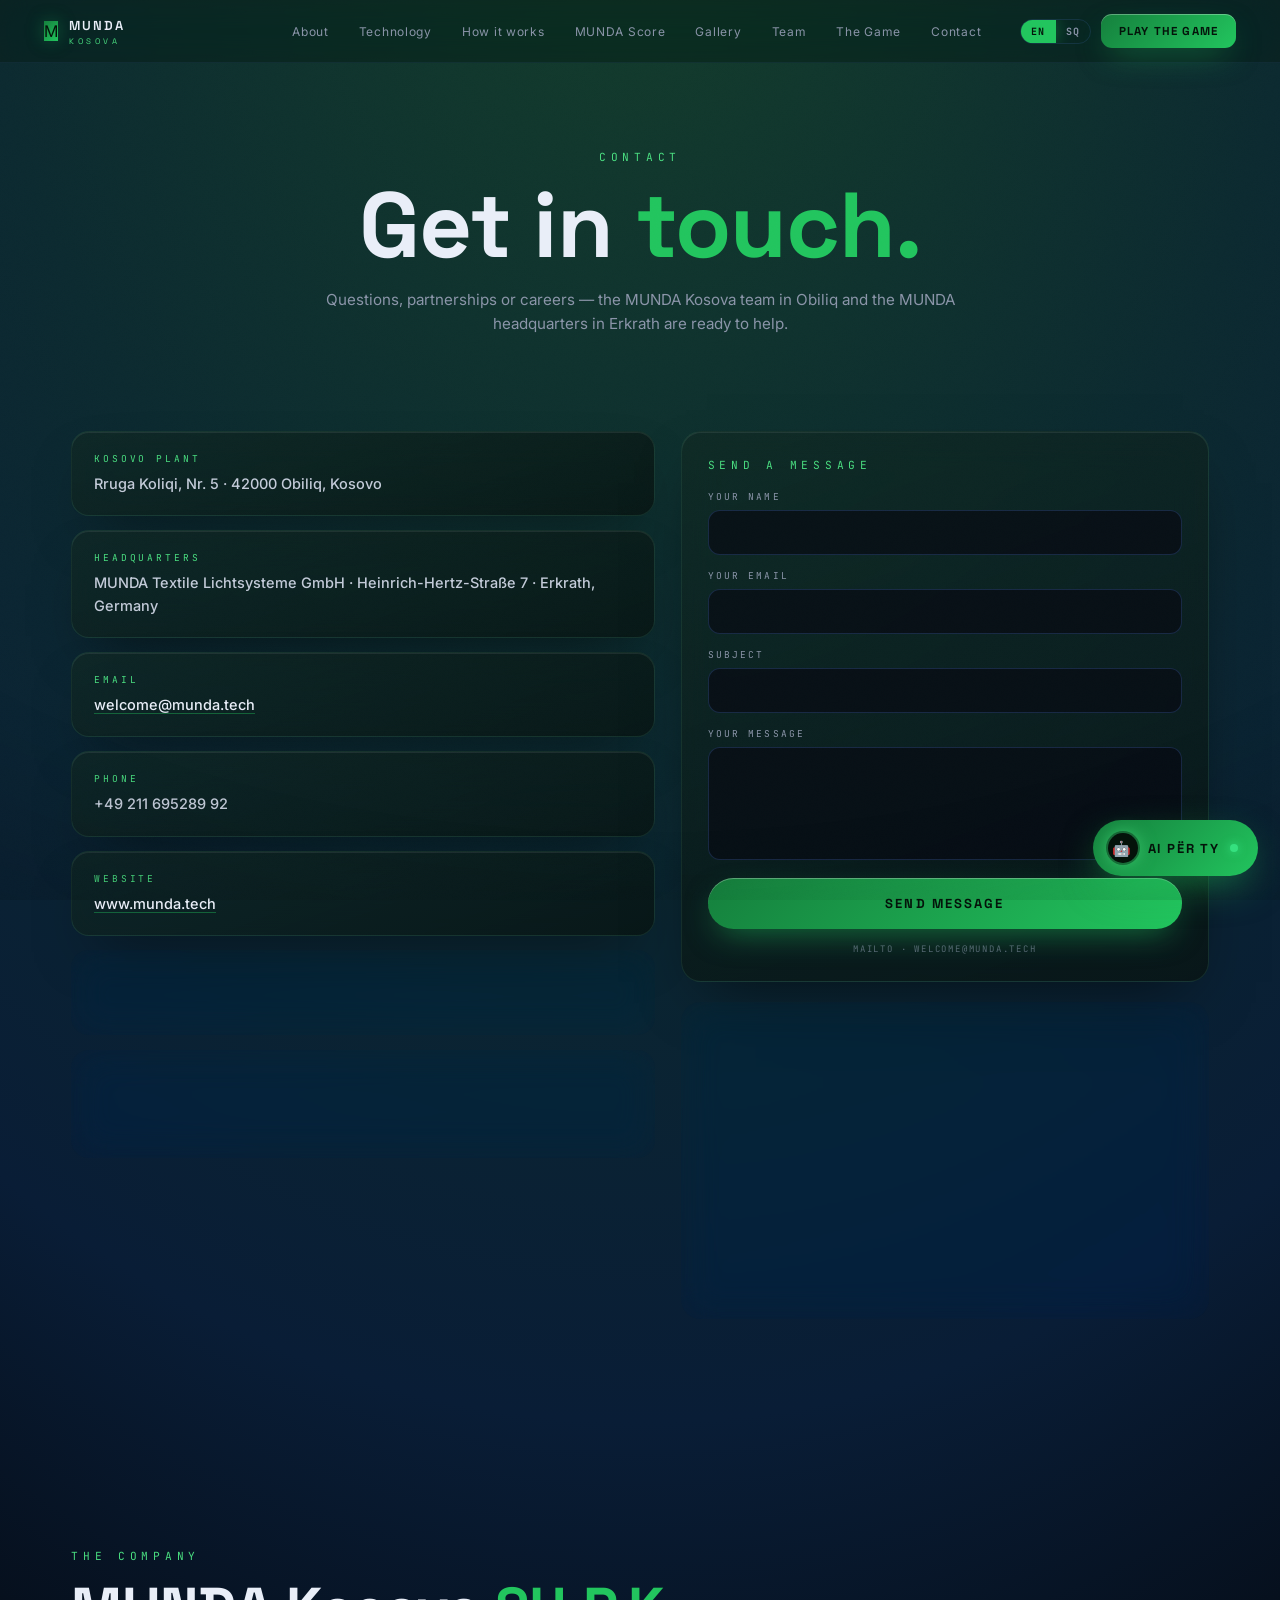
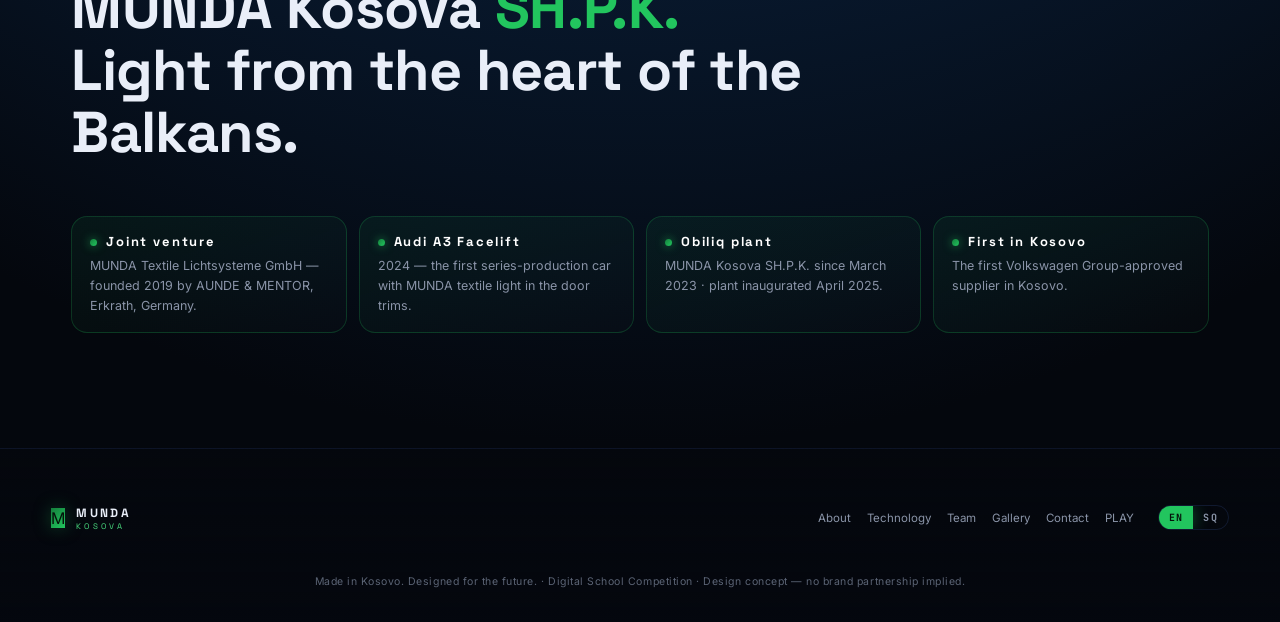
==== commit ddab1710: "a" ====
--- a/contact.html
+++ b/contact.html
@@ -12,7 +12,7 @@
 <link href="https://fonts.googleapis.com/css2?family=Space+Grotesk:wght@300;400;500;600;700&family=Inter:wght@300;400;500;600&family=JetBrains+Mono:wght@300;400;500;700&display=swap" rel="stylesheet">
 <link rel="stylesheet" href="css/tokens.css">
 <link rel="stylesheet" href="css/site.css">
-<link rel="stylesheet" href="css/light.css">
+<link rel="stylesheet" href="css/dark.css">
 </head>
 <body>
 
--- a/css/dark.css
+++ b/css/dark.css
@@ -0,0 +1,570 @@
+/* =====================================================================
+   MUNDA — DARK PREMIUM THEME (website)
+   ---------------------------------------------------------------------
+   Deep black/navy background · green neon accent (subtle, not RGB).
+   Glassmorphism cards with neon borders, neon button hovers, animated
+   background grid + particles, futuristic MUNDA INTELLIGENCE dashboard.
+   Loads AFTER tokens.css + site.css (replaces css/light.css).
+   ===================================================================== */
+
+:root{
+  /* ---- surfaces: deep black/navy ---- */
+  --bg:#0b2319;
+  --bg-2:#0e2d20;
+  --bg-3:#123a2a;
+  --surface:rgba(255,255,255,0.035);
+  --surface-2:rgba(255,255,255,0.07);
+  --surface-3:rgba(255,255,255,0.11);
+  --glass:rgba(14,36,30,0.6);
+  --glass-2:rgba(16,42,36,0.8);
+  --border:rgba(90,140,255,0.14);
+  --border-soft:rgba(90,140,255,0.08);
+  --border-strong:rgba(90,140,255,0.24);
+
+  /* ---- ink: light on dark ---- */
+  --ink:#e9eef8;
+  --ink-dim:#c3cbd9;
+  --muted:#8a94a8;
+  --faint:#5b6475;
+  --ghost:#333b4a;
+
+  /* ---- brand: deep navy + green neon ---- */
+  --brand:#0b2a6b;
+  --brand-deep:#081d4d;
+  --brand-soft:rgba(11,42,107,0.28);
+  --accent:#22c55e;          /* MUNDA green */
+  --accent-2:#e9fff1;
+  --cyan:#4ade80;            /* bright green for kickers/labels */
+  --gold:#4ade80;
+  --gold-deep:#15803d;
+  --danger:#ff5d7a;
+  --success:#4ade80;
+  --warn:#ffb03a;
+
+  --grad-brand:linear-gradient(135deg,#15803d,#22c55e);
+  --grad-gold:linear-gradient(135deg,#15803d,#4ade80);
+  --grad-surface:linear-gradient(160deg,rgba(255,255,255,0.05),rgba(255,255,255,0.01));
+  --grad-fade:linear-gradient(180deg,transparent,rgba(3,5,10,0.92));
+
+  --shadow-sm:0 4px 14px rgba(0,0,0,0.5);
+  --shadow:0 18px 46px rgba(0,0,0,0.6);
+  --shadow-lg:0 34px 90px rgba(0,0,0,0.7);
+  --glow:0 0 24px -4px rgba(34,197,94,0.4);
+  --glow-brand:0 0 28px -6px rgba(34,197,94,0.45);
+  --neon:0 0 0 1px rgba(34,197,94,0.5),0 0 24px -2px rgba(34,197,94,0.5);
+}
+
+html{scroll-behavior:smooth}
+body{
+  background:
+    radial-gradient(130% 100% at 50% -8%,#143f2b 0%,#0c2a30 40%,#091d36 72%,#04070d 100%);
+  color:var(--ink);
+}
+::selection{background:rgba(34,197,94,0.28);color:#fff}
+
+/* ---------- background: grid + glow ---------- */
+.bg-grid{
+  position:fixed;inset:0;z-index:0;pointer-events:none;
+  background-image:
+    linear-gradient(rgba(90,140,255,0.05) 1px,transparent 1px),
+    linear-gradient(90deg,rgba(90,140,255,0.05) 1px,transparent 1px);
+  background-size:56px 56px;
+  -webkit-mask-image:radial-gradient(80% 60% at 50% 20%,#000 0%,transparent 100%);
+  mask-image:radial-gradient(80% 60% at 50% 20%,#000 0%,transparent 100%);
+}
+.bg-glow{
+  position:fixed;inset:0;z-index:0;pointer-events:none;
+  background:
+    radial-gradient(46% 36% at 50% 0%,rgba(34,197,94,0.13),transparent 70%),
+    radial-gradient(34% 32% at 10% 92%,rgba(28,80,170,0.30),transparent 70%),
+    radial-gradient(34% 32% at 90% 88%,rgba(34,197,94,0.07),transparent 70%);
+}
+#bg-canvas{position:fixed;inset:0;z-index:1;pointer-events:none;opacity:.85}
+
+/* overlays */
+.grain{opacity:.05;mix-blend-mode:overlay}
+.vignette{background:radial-gradient(120% 90% at 50% 40%,transparent 58%,rgba(0,0,0,0.38) 100%);opacity:.65}
+#grade{opacity:.4;background:linear-gradient(165deg,rgba(34,197,94,.05),rgba(26,40,72,.12) 48%,rgba(11,42,107,.07))}
+#grade::after{background:radial-gradient(120% 95% at 50% 42%,transparent 62%,rgba(8,14,30,.34))}
+
+/* ---------- top bar ---------- */
+.site-nav{
+  background:rgba(10,28,22,.5);backdrop-filter:blur(16px) saturate(1.3);
+  border-bottom:1px solid var(--border-soft);
+}
+.site-nav.scrolled{
+  background:rgba(10,28,22,.82);backdrop-filter:blur(20px) saturate(1.4);
+  box-shadow:0 12px 40px -18px rgba(0,0,0,.6),inset 0 -1px 0 rgba(90,140,255,.06);
+}
+.site-brand-text em{color:var(--cyan)}
+.lang-switch button.active{background:var(--accent);color:#04130a;box-shadow:0 0 18px -2px rgba(34,197,94,.6)}
+
+/* ---------- hero: dark cinematic + neon green ---------- */
+.hero-photo{opacity:.72;filter:saturate(1.15) brightness(.68) contrast(1.08)}
+.hero-svg::after{
+  background:
+    radial-gradient(78% 70% at 50% 38%,rgba(4,6,12,.16),rgba(4,6,12,.58) 72%,rgba(3,4,9,.9)),
+    linear-gradient(180deg,rgba(4,6,12,.6),transparent 36%,rgba(4,6,12,.42) 68%,rgba(3,4,9,.95));
+}
+.hero h1{color:#fff;text-shadow:0 2px 48px rgba(0,0,0,.7)}
+.hero h1 .grad{background:linear-gradient(120deg,#4ade80,#a7f3c9);-webkit-background-clip:text;background-clip:text;color:transparent}
+.hero-sub{color:rgba(226,235,255,.86)}
+.hero-kicker{color:#4ade80}
+.hero-kicker::before,.hero-kicker::after{background:linear-gradient(90deg,transparent,#4ade80)}
+.hero-kicker::after{background:linear-gradient(90deg,#4ade80,transparent)}
+.hero-logo{filter:drop-shadow(0 0 28px rgba(74,222,128,.25))}
+.hero-scroll{border-color:rgba(74,222,128,.4)}
+.hero-scroll span{background:#4ade80;box-shadow:0 0 10px rgba(74,222,128,.8)}
+
+/* ---------- buttons: green neon ---------- */
+.btn-primary{
+  background:linear-gradient(135deg,#15803d,#22c55e);
+  color:#04130a;font-weight:700;
+  box-shadow:0 12px 32px -10px rgba(34,197,94,.55),inset 0 1px 0 rgba(255,255,255,.3);
+}
+.btn-primary:hover{
+  transform:translateY(-2px);
+  box-shadow:0 0 0 1px rgba(74,222,128,.55),0 0 30px -2px rgba(34,197,94,.65),0 16px 44px -10px rgba(34,197,94,.7);
+  filter:brightness(1.06);
+}
+.btn-ghost{
+  background:rgba(255,255,255,.03);color:var(--ink);
+  border-color:rgba(90,140,255,.28);
+}
+.btn-ghost:hover{border-color:#4ade80;color:#4ade80;background:rgba(34,197,94,.08);box-shadow:0 0 20px -4px rgba(34,197,94,.4)}
+.btn-pulse{animation:pulseGlow 2.6s ease-in-out infinite}
+@keyframes pulseGlow{
+  0%,100%{box-shadow:0 0 30px -6px rgba(34,197,94,.5)}
+  50%{box-shadow:0 0 54px -2px rgba(34,197,94,.8)}
+}
+
+/* ---------- glassmorphism cards + neon border ---------- */
+.glass,.sec .glass,.glass.card{
+  background:linear-gradient(160deg,rgba(18,40,34,.66),rgba(9,20,18,.8));
+  border:1px solid rgba(80,160,130,.16);
+  backdrop-filter:blur(18px) saturate(1.25);
+  -webkit-backdrop-filter:blur(18px) saturate(1.25);
+  box-shadow:inset 0 1px 0 rgba(255,255,255,.08),0 26px 60px -26px rgba(0,0,0,.6);
+  transition:border-color .35s var(--ease),box-shadow .35s var(--ease),transform .35s var(--ease);
+}
+.glass:hover{border-color:rgba(74,222,128,.42);box-shadow:inset 0 1px 0 rgba(255,255,255,.08),0 26px 60px -26px rgba(0,0,0,.8),0 0 34px -8px rgba(34,197,94,.3)}
+
+/* technology cards */
+.tech-card{background:linear-gradient(170deg,rgba(12,18,32,.7),rgba(6,9,16,.9));border-color:rgba(90,140,255,.14)}
+.tech-card h3{color:var(--ink)}
+.tech-card p{color:var(--muted)}
+.tech-card:hover{border-color:rgba(74,222,128,.45);box-shadow:0 26px 54px -18px rgba(0,0,0,.7),0 0 34px -10px rgba(34,197,94,.35)}
+.tc-vis{border-bottom-color:rgba(90,140,255,.1);background:linear-gradient(180deg,rgba(34,197,94,.04),transparent)}
+
+/* ---------- about / facts ---------- */
+.af{
+  background:linear-gradient(160deg,rgba(34,197,94,.07),rgba(255,255,255,.01));
+  border-color:rgba(34,197,94,.22);
+}
+.af:hover{border-color:rgba(74,222,128,.5);box-shadow:0 14px 34px -14px rgba(0,0,0,.7),0 0 26px -8px rgba(34,197,94,.4)}
+.af b{color:#fff}
+.af b::before{background:linear-gradient(135deg,#15803d,#22c55e);box-shadow:0 0 10px rgba(34,197,94,.7)}
+.af span{color:var(--muted)}
+.about-photo-main{border-color:rgba(90,140,255,.2);box-shadow:0 34px 80px -26px rgba(0,0,0,.8),0 0 60px -22px rgba(34,197,94,.3)}
+.about-photo-detail{border-color:rgba(74,222,128,.45)}
+.about-logos img{filter:brightness(0) invert(1) opacity(.7)}
+.about-logos img:hover{filter:brightness(0) invert(1) opacity(1)}
+.about-note{color:var(--faint)}
+
+/* ---------- automotive band ---------- */
+.auto-band img{border-color:rgba(90,140,255,.14);box-shadow:0 34px 80px -26px rgba(0,0,0,.8)}
+.auto-band figcaption{
+  background:linear-gradient(180deg,rgba(4,6,12,.25),rgba(4,6,12,.9));
+  color:#dfe7ff;border-color:rgba(90,140,255,.16);
+}
+
+/* ---------- innovation timeline ---------- */
+.timeline::before{background:linear-gradient(90deg,transparent,rgba(34,197,94,.5),transparent)}
+.tl-step{background:linear-gradient(165deg,rgba(13,20,36,.68),rgba(6,9,16,.8));border-color:rgba(90,140,255,.14)}
+.tl-step:hover{border-color:rgba(74,222,128,.45);box-shadow:0 22px 50px -18px rgba(0,0,0,.7),0 0 30px -10px rgba(34,197,94,.35)}
+.tl-step b{color:#fff}
+.tl-step p{color:var(--muted)}
+.tl-year{background:linear-gradient(120deg,#15803d,#22c55e);box-shadow:0 8px 22px -8px rgba(34,197,94,.8),0 0 0 6px rgba(4,6,12,.9),0 0 0 7px rgba(34,197,94,.35)}
+
+/* ---------- game section ---------- */
+.shot-frame{background:linear-gradient(170deg,#0a0e17,#05070d);border-color:rgba(90,140,255,.14);box-shadow:0 22px 50px -22px rgba(0,0,0,.7)}
+.shot:hover .shot-frame{border-color:rgba(74,222,128,.45);box-shadow:0 26px 60px -16px rgba(0,0,0,.7),0 0 30px -10px rgba(34,197,94,.3)}
+.shot figcaption{color:var(--faint)}
+.game-feats span{background:rgba(255,255,255,.04);border-color:rgba(90,140,255,.14);color:var(--ink-dim)}
+
+/* ---------- gallery ---------- */
+.g-tile{background:#0a0c12;border-color:rgba(90,140,255,.12)}
+.g-tile:hover{border-color:rgba(74,222,128,.45);box-shadow:0 22px 44px -14px rgba(0,0,0,.7),0 0 28px -10px rgba(34,197,94,.3)}
+.g-tile b{background:linear-gradient(180deg,rgba(5,7,12,.55),rgba(5,7,12,.92));color:var(--ink-dim);backdrop-filter:blur(6px)}
+.gt-inner.gt-photo::after{background:linear-gradient(180deg,transparent 55%,rgba(3,4,8,.6))}
+.lightbox{background:rgba(3,4,8,.9)}
+.lb-caption{color:var(--ink-dim)}
+.lb-close{color:var(--muted);border-color:rgba(90,140,255,.2)}
+
+/* ---------- final CTA ---------- */
+.final-cta{
+  background:
+    radial-gradient(90% 140% at 50% -10%,rgba(13,30,64,.9) 0%,rgba(8,19,44,.92) 55%,rgba(4,8,18,.96) 100%);
+  border:1px solid rgba(74,222,128,.18);
+  box-shadow:0 40px 90px -30px rgba(0,0,0,.8),0 0 70px -30px rgba(34,197,94,.4);
+}
+.final-cta .kicker{color:#4ade80}
+.final-cta h2{color:#fff}
+.final-cta .cta-sub{color:rgba(226,235,255,.82)}
+
+/* ---------- footer ---------- */
+.site-footer{background:linear-gradient(180deg,transparent,rgba(4,7,14,.7));border-top:1px solid rgba(90,140,255,.1)}
+.foot-brand b{color:var(--ink)}
+.foot-brand em{color:#4ade80}
+.foot-links a{color:var(--muted)}
+.foot-links a:hover{color:#4ade80}
+.foot-note{color:var(--faint)}
+
+/* ---------- MONDO ---------- */
+.mondo-btn{background:linear-gradient(135deg,#15803d,#22c55e);color:#04130a;box-shadow:0 14px 40px -10px rgba(34,197,94,.6)}
+.mondo-btn .mb-ic{background:#04130a;color:#4ade80;box-shadow:0 0 0 2px rgba(4,19,10,.4),0 0 18px rgba(74,222,128,.8)}
+.mondo-panel{background:linear-gradient(170deg,rgba(11,16,28,.97),rgba(5,8,14,.99));border-color:rgba(90,140,255,.16)}
+.mondo-head{background:linear-gradient(135deg,rgba(34,197,94,.16),rgba(11,42,107,.12));border-bottom-color:rgba(90,140,255,.1)}
+.mondo-head b{color:#fff}
+.mondo-head i{color:var(--muted)}
+.mondo-avatar{background:linear-gradient(135deg,#15803d,#22c55e);color:#04130a}
+.mondo-close{color:var(--muted);border-color:rgba(90,140,255,.16)}
+.mondo-close:hover{color:#4ade80;border-color:#4ade80}
+.mondo-msg.bot{background:rgba(255,255,255,.05);border-color:rgba(90,140,255,.12);color:var(--ink-dim)}
+.mondo-msg.bot b{color:#fff}
+.mondo-msg.bot a{color:#4ade80;border-color:rgba(74,222,128,.4)}
+.mondo-msg.user{background:linear-gradient(135deg,#15803d,#22c55e);color:#04130a}
+.mondo-chip{background:rgba(255,255,255,.04);border-color:rgba(90,140,255,.16);color:var(--ink-dim)}
+.mondo-chip:hover{border-color:#4ade80;background:rgba(34,197,94,.12);color:#fff}
+.mondo-inputbar{background:rgba(4,7,13,.6);border-top-color:rgba(90,140,255,.1)}
+.mondo-inputbar input{background:rgba(255,255,255,.04);border-color:rgba(90,140,255,.16);color:var(--ink)}
+.mondo-inputbar input:focus{border-color:#4ade80;box-shadow:0 0 0 3px rgba(34,197,94,.15)}
+.mondo-send{background:linear-gradient(135deg,#15803d,#22c55e);color:#04130a}
+.mondo-typing i{background:#4ade80}
+.mondo-start{background:linear-gradient(135deg,#15803d,#22c55e);color:#04130a !important}
+.mondo-avatar{background:transparent}
+.mondo-avatar svg{box-shadow:0 8px 22px -6px rgba(34,197,94,.55)}
+.mb-ic{background:transparent}
+
+/* ---------- contact page (dark) ---------- */
+.contact-card b{color:var(--ink-dim)}
+.contact-card a{color:var(--ink);border-color:rgba(34,197,94,.4)}
+.contact-card a:hover{color:#4ade80;border-color:#4ade80}
+.contact-form input,.contact-form textarea{background:rgba(8,11,19,.7);border-color:rgba(90,140,255,.2);color:var(--ink)}
+.contact-form input:focus,.contact-form textarea:focus{border-color:#4ade80;box-shadow:0 0 0 4px rgba(34,197,94,.14)}
+.contact-map iframe{filter:invert(.92) hue-rotate(180deg) saturate(.7);background:#0a0c12}
+.cc-label{color:#4ade80}
+.team-leadership img{box-shadow:0 30px 70px -24px rgba(0,0,0,.8)}
+.team-leadership figcaption{color:var(--faint)}
+
+/* ---------- micro polish ---------- */
+.kicker{color:#4ade80}
+.sec-sub{color:var(--muted)}
+.brand-mark{background:var(--grad-brand);color:#04130a;box-shadow:0 0 18px -2px rgba(34,197,94,.5)}
+:focus-visible{outline-color:#4ade80}
+
+/* =====================================================================
+   NEW — PERFORMANCE (animated numbers)
+   ===================================================================== */
+.perf-grid{display:grid;grid-template-columns:repeat(4,1fr);gap:18px}
+.perf-stat{
+  position:relative;overflow:hidden;text-align:center;
+  padding:40px 20px 34px;border-radius:22px;
+}
+.perf-stat::before{
+  content:'';position:absolute;top:0;left:20%;right:20%;height:1px;
+  background:linear-gradient(90deg,transparent,rgba(74,222,128,.6),transparent);
+}
+.perf-num{
+  display:block;font-family:var(--font-display);font-weight:700;
+  font-size:clamp(44px,6vw,72px);line-height:1;letter-spacing:-.02em;
+  color:transparent;background:linear-gradient(180deg,#fff 20%,#4ade80);
+  -webkit-background-clip:text;background-clip:text;
+  text-shadow:0 0 40px rgba(74,222,128,.2);
+  font-variant-numeric:tabular-nums;
+}
+.perf-stat span{
+  display:block;margin-top:14px;font-family:var(--font-mono);
+  font-size:10.5px;letter-spacing:.26em;color:var(--muted);text-transform:uppercase;
+}
+.perf-stat:hover{border-color:rgba(74,222,128,.45)}
+@media (max-width:1080px){.perf-grid{grid-template-columns:repeat(2,1fr)}}
+@media (max-width:640px){.perf-grid{grid-template-columns:1fr}}
+
+/* =====================================================================
+   NEW — CINEMATIC VISUAL (video-style frame)
+   ===================================================================== */
+.cine-frame{
+  position:relative;border-radius:24px;overflow:hidden;
+  border:1px solid rgba(90,140,255,.2);
+  box-shadow:0 40px 90px -30px rgba(0,0,0,.85),0 0 70px -30px rgba(34,197,94,.35);
+}
+.cine-photo{width:100%;height:clamp(360px,62vh,600px);object-fit:cover;display:block;
+  filter:saturate(1.1) brightness(.85) contrast(1.05);
+  animation:cineKen 30s ease-in-out infinite alternate;
+}
+@keyframes cineKen{from{transform:scale(1)}to{transform:scale(1.08)}}
+.cine-overlay{
+  position:absolute;inset:0;pointer-events:none;
+  background:
+    linear-gradient(180deg,rgba(4,6,12,.15),transparent 35%,rgba(4,6,12,.5) 75%,rgba(3,4,9,.9)),
+    radial-gradient(70% 60% at 50% 30%,transparent 40%,rgba(3,4,9,.55));
+}
+.cine-frame::after{ /* subtle scanline */
+  content:'';position:absolute;inset:0;pointer-events:none;
+  background:repeating-linear-gradient(180deg,transparent 0 3px,rgba(255,255,255,.015) 3px 4px);
+  opacity:.5;
+}
+.cine-hud{
+  position:absolute;top:18px;left:18px;right:18px;display:flex;align-items:center;gap:10px;
+  font-family:var(--font-mono);font-size:10px;letter-spacing:.22em;color:#cfe8d6;
+  text-transform:uppercase;
+}
+.cine-dot{width:8px;height:8px;border-radius:50%;background:#ff5d7a;box-shadow:0 0 10px #ff5d7a;animation:dotPulse 1.4s infinite}
+@keyframes dotPulse{0%,100%{opacity:1}50%{opacity:.3}}
+.cine-time{margin-left:auto;opacity:.85}
+.cine-caption{
+  position:absolute;left:22px;right:22px;bottom:22px;
+  font-family:var(--font-mono);font-size:11px;letter-spacing:.12em;color:#e7f5ea;line-height:1.6;
+  background:linear-gradient(180deg,rgba(4,6,12,.3),rgba(4,6,12,.85));
+  padding:14px 16px;border-radius:14px;backdrop-filter:blur(8px);
+  border:1px solid rgba(255,255,255,.08);
+}
+
+/* =====================================================================
+   NEW — MUNDA INTELLIGENCE (futuristic dashboard)
+   ===================================================================== */
+.intel-dash{
+  display:grid;grid-template-columns:280px 1fr 260px;gap:clamp(22px,4vw,48px);
+  align-items:center;padding:clamp(26px,4vw,52px);border-radius:26px;
+  background:
+    radial-gradient(80% 120% at 20% 0%,rgba(34,197,94,.06),transparent 60%),
+    linear-gradient(160deg,rgba(11,18,34,.72),rgba(5,8,15,.88));
+  border:1px solid rgba(74,222,128,.2);
+  box-shadow:inset 0 1px 0 rgba(255,255,255,.06),0 34px 80px -30px rgba(0,0,0,.85),0 0 60px -24px rgba(34,197,94,.35);
+}
+.intel-core{display:flex;flex-direction:column;align-items:center;gap:14px}
+.intel-ring{position:relative;width:200px;height:200px}
+.intel-ring svg{width:100%;height:100%;transform:rotate(-90deg)}
+.ir-track{fill:none;stroke:rgba(255,255,255,.07);stroke-width:12}
+.ir-arc{
+  fill:none;stroke:url(#intel-grad);stroke-width:12;stroke-linecap:round;
+  stroke-dasharray:527.8;stroke-dashoffset:527.8;
+  transition:stroke-dashoffset 1.8s var(--ease);
+  filter:drop-shadow(0 0 8px rgba(74,222,128,.6));
+}
+.intel-ring-mid{
+  position:absolute;inset:0;display:flex;flex-direction:column;align-items:center;justify-content:center;gap:2px;
+}
+.intel-ring-mid b{font-family:var(--font-display);font-size:56px;font-weight:700;color:#fff;font-variant-numeric:tabular-nums}
+.intel-ring-mid span{font-family:var(--font-mono);font-size:9px;letter-spacing:.24em;color:#4ade80}
+.intel-core-label{font-family:var(--font-mono);font-size:9px;letter-spacing:.3em;color:var(--muted);text-transform:uppercase;text-align:center}
+.intel-bars{display:flex;flex-direction:column;gap:18px}
+.intel-bar{display:grid;grid-template-columns:110px 1fr 44px;align-items:center;gap:14px}
+.intel-bar span{font-family:var(--font-mono);font-size:9.5px;letter-spacing:.2em;color:var(--muted);text-transform:uppercase}
+.ib-track{height:9px;border-radius:99px;background:rgba(255,255,255,.07);overflow:hidden}
+.ib-track i{
+  display:block;height:100%;width:0;border-radius:99px;
+  background:linear-gradient(90deg,#15803d,#4ade80);
+  box-shadow:0 0 12px rgba(74,222,128,.6);
+  transition:width 1.6s var(--ease);
+}
+.intel-bar b{font-family:var(--font-mono);font-size:13px;color:var(--cyan);text-align:right}
+.intel-status{display:flex;flex-direction:column;gap:14px}
+.intel-status-row{
+  display:flex;align-items:center;gap:10px;
+  font-family:var(--font-mono);font-size:9.5px;letter-spacing:.18em;color:var(--muted);
+  padding:12px 14px;border-radius:12px;background:rgba(255,255,255,.03);
+  border:1px solid rgba(90,140,255,.12);text-transform:uppercase;
+}
+.is-dot{width:7px;height:7px;border-radius:50%;background:#4ade80;box-shadow:0 0 8px #4ade80;flex-shrink:0}
+.is-dot.warn{background:#ffb03a;box-shadow:0 0 8px #ffb03a}
+@media (max-width:1080px){.intel-dash{grid-template-columns:1fr;text-align:center}.intel-core,.intel-status{justify-self:center}.intel-bars{width:100%;max-width:520px;justify-self:center}}
+@media (max-width:640px){.intel-bar{grid-template-columns:1fr;gap:7px}.intel-bar b{text-align:left}}
+
+/* =====================================================================
+   CHOOSE YOUR MUNDA — car configurator
+   ===================================================================== */
+.choose{position:relative}
+
+/* ---- model selection ---- */
+.model-grid{display:grid;grid-template-columns:repeat(4,1fr);gap:20px}
+.model-card{
+  position:relative;display:flex;flex-direction:column;align-items:center;gap:10px;
+  padding:34px 18px 26px;border-radius:24px;text-align:center;cursor:pointer;
+  transition:transform .35s var(--ease),border-color .35s,box-shadow .35s;
+}
+.model-card:hover{
+  transform:translateY(-8px);border-color:rgba(74,222,128,.5);
+  box-shadow:inset 0 1px 0 rgba(255,255,255,.08),0 30px 60px -24px rgba(0,0,0,.85),0 0 44px -10px rgba(34,197,94,.45);
+}
+.mc-car{width:100%;height:96px;display:grid;place-items:center;margin-bottom:6px}
+.mc-car svg{width:min(210px,86%);height:auto;filter:drop-shadow(0 12px 24px rgba(0,0,0,.5))}
+.mc-car path,.mc-car circle{transition:all .35s var(--ease)}
+.model-card:hover .mc-car svg{transform:translateY(-4px) scale(1.04)}
+.model-card:hover .mc-car svg use{opacity:1}
+.mc-name{
+  font-family:var(--font-display);font-size:clamp(40px,5vw,58px);font-weight:700;line-height:1;
+  color:transparent;background:linear-gradient(180deg,#fff 30%,#8fb4ff);
+  -webkit-background-clip:text;background-clip:text;
+}
+.mc-tag{font-family:var(--font-mono);font-size:10px;letter-spacing:.32em;color:var(--cyan);text-transform:uppercase}
+.mc-hint{font-family:var(--font-mono);font-size:9.5px;letter-spacing:.2em;color:var(--faint);text-transform:uppercase;transition:color .3s}
+.model-card:hover .mc-hint{color:var(--cyan)}
+
+/* ---- configurator stage ---- */
+.conf-stage[hidden]{display:none}
+.conf-stage{position:relative;margin-top:26px}
+.conf-stage.show .conf-layout{animation:confZoom .8s var(--ease) both}
+@keyframes confZoom{
+  from{opacity:0;transform:perspective(1200px) translateY(36px) scale(.9) rotateX(5deg);filter:blur(6px)}
+  to{opacity:1;transform:none;filter:blur(0)}
+}
+.conf-back{
+  display:inline-flex;align-items:center;gap:8px;margin-bottom:16px;
+  font-family:var(--font-mono);font-size:10px;letter-spacing:.2em;color:var(--muted);
+  text-transform:uppercase;padding:8px 16px;border-radius:99px;border:1px solid var(--border);
+  transition:all .25s;cursor:pointer;
+}
+.conf-back:hover{color:var(--cyan);border-color:rgba(74,222,128,.5)}
+.conf-layout{display:grid;grid-template-columns:1.35fr 1fr;gap:clamp(20px,3vw,40px);align-items:start}
+.conf-car{
+  position:relative;border-radius:24px;overflow:hidden;
+  border:1px solid rgba(90,140,255,.16);
+  background:linear-gradient(170deg,#0a0f1c,#05070d);
+  box-shadow:0 34px 80px -30px rgba(0,0,0,.85),inset 0 1px 0 rgba(255,255,255,.06);
+}
+#conf-interior{width:100%;height:auto;display:block}
+.cfg-strip,.cfg-halo{transition:stroke .5s var(--ease),fill .5s var(--ease)}
+#cfg-material path{transition:fill .5s var(--ease)}
+.conf-model{
+  position:absolute;left:20px;top:18px;z-index:2;
+  font-family:var(--font-display);font-weight:700;font-size:30px;color:#fff;
+  letter-spacing:.04em;text-shadow:0 0 24px rgba(0,0,0,.6);
+  padding:6px 16px;border-radius:12px;background:rgba(4,7,13,.5);
+  border:1px solid rgba(255,255,255,.1);backdrop-filter:blur(8px);
+}
+
+.conf-panel{display:flex;flex-direction:column;gap:22px;padding:26px;border-radius:24px}
+.conf-group{display:flex;flex-direction:column;gap:11px}
+.group-label{
+  font-family:var(--font-mono);font-size:9.5px;letter-spacing:.26em;
+  color:var(--muted);text-transform:uppercase;
+}
+
+/* atmosphere */
+.conf-atmos{display:grid;grid-template-columns:repeat(2,1fr);gap:10px}
+.atmos-btn{
+  display:flex;align-items:center;gap:10px;padding:13px 14px;border-radius:14px;
+  border:1px solid var(--border);font-family:var(--font-display);font-weight:600;
+  font-size:11px;letter-spacing:.14em;color:var(--muted);cursor:pointer;
+  transition:all .25s var(--ease);
+}
+.atmos-btn i{width:9px;height:9px;border-radius:50%;background:var(--a,#fff);box-shadow:0 0 10px var(--a,#fff);flex-shrink:0}
+.atmos-btn:hover{color:var(--ink);border-color:rgba(74,222,128,.4)}
+.atmos-btn.active{
+  color:#fff;border-color:var(--a,#4ade80);
+  background:linear-gradient(160deg,color-mix(in srgb,var(--a,#4ade80) 14%,transparent),transparent);
+  box-shadow:0 0 0 1px var(--a,#4ade80),0 8px 22px -8px var(--a,#4ade80);
+}
+
+/* colour swatches */
+.conf-swatches{display:flex;gap:10px;flex-wrap:wrap}
+.conf-swatch{
+  width:34px;height:34px;border-radius:11px;cursor:pointer;
+  background:radial-gradient(circle at 32% 30%,color-mix(in srgb,var(--c) 85%,#fff),var(--c) 60%,color-mix(in srgb,var(--c) 55%,#000));
+  border:1px solid rgba(255,255,255,.14);transition:all .2s var(--ease-back);
+}
+.conf-swatch:hover{transform:scale(1.12)}
+.conf-swatch.active{box-shadow:0 0 0 2.5px var(--bg),0 0 0 4.5px var(--c),0 0 18px -2px var(--c)}
+
+/* materials */
+.conf-mats{display:flex;gap:8px;flex-wrap:wrap}
+.conf-mat{
+  padding:9px 16px;border-radius:99px;border:1px solid var(--border);cursor:pointer;
+  font-family:var(--font-mono);font-size:10px;letter-spacing:.12em;color:var(--muted);transition:all .25s;
+}
+.conf-mat:hover{color:var(--ink);border-color:var(--faint)}
+.conf-mat.active{color:#fff;background:var(--grad-brand);border-color:transparent;box-shadow:0 6px 16px -6px rgba(34,197,94,.8)}
+
+/* features */
+.conf-features{list-style:none;display:grid;gap:8px;padding:0;margin:0}
+.conf-features li{
+  display:flex;align-items:center;gap:9px;
+  font-size:12.5px;color:var(--ink-dim);padding:9px 12px;border-radius:10px;
+  background:rgba(255,255,255,.03);border:1px solid var(--border-soft);
+  animation:fadeUp .4s var(--ease) both;
+}
+.conf-features li::before{content:'✓';color:var(--cyan);font-weight:700}
+.conf-panel .btn-xl{width:100%;margin-top:4px}
+
+/* hidden helper for model grid swap */
+.model-grid.is-hidden{display:none}
+
+@media (max-width:1080px){
+  .model-grid{grid-template-columns:repeat(2,1fr)}
+  .conf-layout{grid-template-columns:1fr}
+}
+@media (max-width:640px){
+  .model-grid{grid-template-columns:1fr}
+}
+
+/* =====================================================================
+   MUNDA DIGITAL SHOWROOM — cinematic entrance sequence
+   ===================================================================== */
+.site-logo{height:34px;width:auto;display:block;filter:drop-shadow(0 0 14px rgba(74,222,128,.28))}
+
+/* exterior showroom overlay */
+.conf-exterior{
+  position:absolute;inset:0;z-index:5;
+  display:flex;flex-direction:column;align-items:center;justify-content:center;gap:12px;
+  border-radius:24px;border:1px solid rgba(120,170,255,.16);
+  background:radial-gradient(70% 85% at 50% 28%,rgba(30,46,80,.72),rgba(7,11,20,.94));
+  overflow:hidden;opacity:1;transition:opacity .6s var(--ease);
+}
+.conf-exterior[hidden]{display:none}
+.conf-exterior.enter{opacity:0;pointer-events:none}
+.conf-car-ext{width:min(620px,100%);height:auto;display:block}
+.conf-exterior .ce-car{transition:transform 1.25s var(--ease);transform-origin:50% 72%;will-change:transform}
+.conf-exterior.approach .ce-car{transform:scale(1.24)}
+.conf-exterior.enter .ce-car{transform:scale(2.05)}
+
+/* doors + cabin glow */
+.ce-door{transition:transform .85s var(--ease),opacity .5s var(--ease)}
+.ce-door rect:first-child{fill:rgba(255,255,255,.05);stroke:rgba(150,190,255,.14);stroke-width:1}
+.ce-handle{fill:rgba(180,210,255,.4)}
+.ce-glow{fill:#5ff0a0;opacity:0;transition:opacity .55s var(--ease);filter:url(#cfg-soft)}
+.conf-exterior.doors-open .ce-door-l{transform:translate(-26px,22px) rotate(-6deg);opacity:.85}
+.conf-exterior.doors-open .ce-door-r{transform:translate(26px,22px) rotate(6deg);opacity:.85}
+.conf-exterior.doors-open .ce-glow{opacity:.95}
+
+/* welcome caption */
+.conf-welcome{
+  position:absolute;inset:0;z-index:7;display:grid;place-items:center;text-align:center;
+  opacity:0;pointer-events:none;transition:opacity .5s var(--ease);
+  background:radial-gradient(60% 60% at 50% 50%,rgba(4,8,16,.42),rgba(4,8,16,.72));
+}
+.conf-welcome.show{opacity:1}
+.conf-welcome b{
+  font-family:var(--font-display);font-weight:700;
+  font-size:clamp(26px,4.6vw,52px);letter-spacing:.06em;color:#fff;
+  text-shadow:0 0 34px rgba(74,222,128,.75),0 0 80px rgba(34,197,94,.45);
+  animation:welcomePop .75s var(--ease-back) both;
+}
+.conf-welcome span{font-size:clamp(26px,4.6vw,52px);color:#4ade80;font-weight:700;text-shadow:0 0 26px rgba(74,222,128,.8)}
+@keyframes welcomePop{from{opacity:0;transform:translateY(16px) scale(.94)}to{opacity:1;transform:none}}
+
+/* layout + panel fade-in after the entrance */
+.conf-layout{opacity:0;transition:opacity .6s var(--ease)}
+.conf-layout.in{opacity:1}
+.conf-panel{opacity:0;pointer-events:none;transition:opacity .6s var(--ease)}
+.conf-panel.show{opacity:1;pointer-events:auto}
+
+/* interior light-up (staggered via JS) */
+#conf-interior .cfg-strip,#conf-interior .cfg-halo,#conf-interior .cfg-screen,#conf-interior .cfg-power{
+  opacity:0;transition:stroke .5s var(--ease),fill .5s var(--ease),opacity .7s var(--ease);
+}
+#conf-interior .cfg-strip.lit,#conf-interior .cfg-halo.lit,
+#conf-interior .cfg-screen.lit,#conf-interior .cfg-power.lit{opacity:1}
+#conf-interior .cfg-screen.lit{filter:drop-shadow(0 0 6px rgba(74,222,128,.5))}
+#conf-interior .cfg-power.lit{filter:drop-shadow(0 0 5px rgba(74,222,128,.8))}
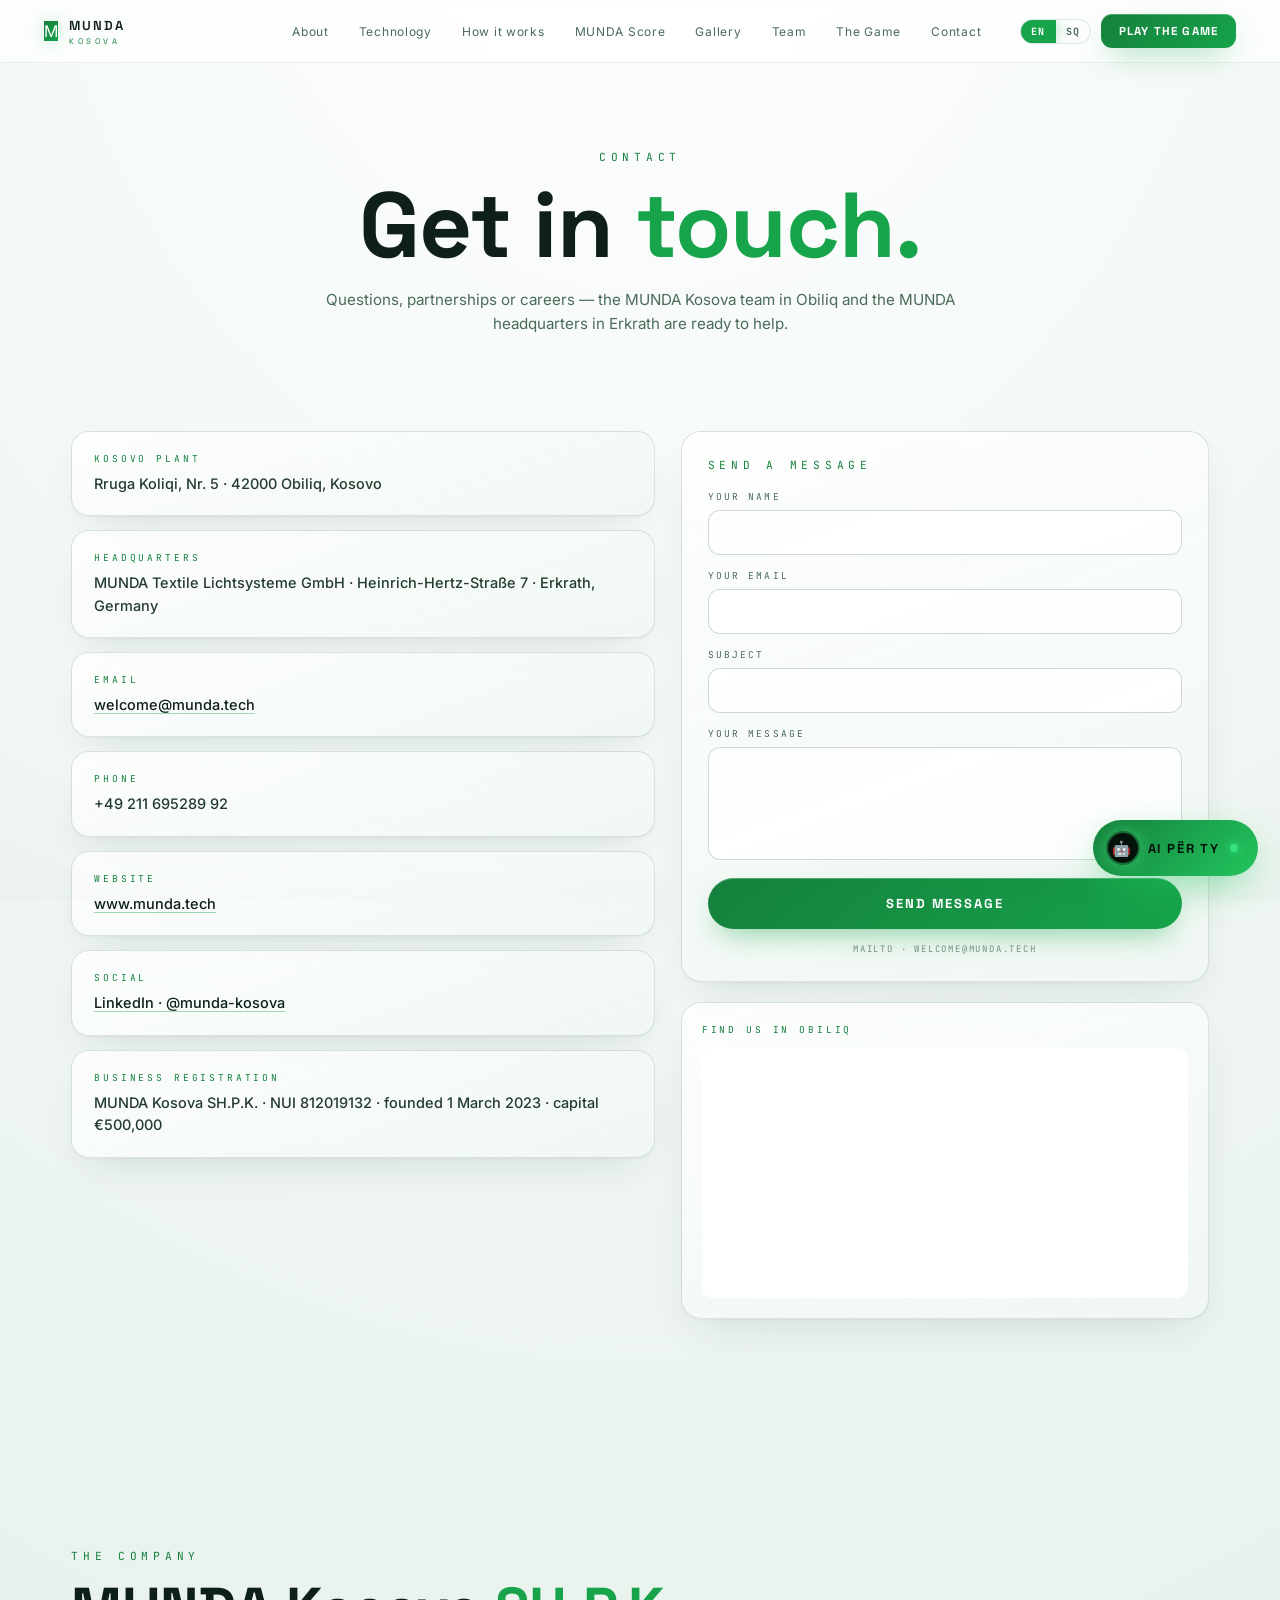
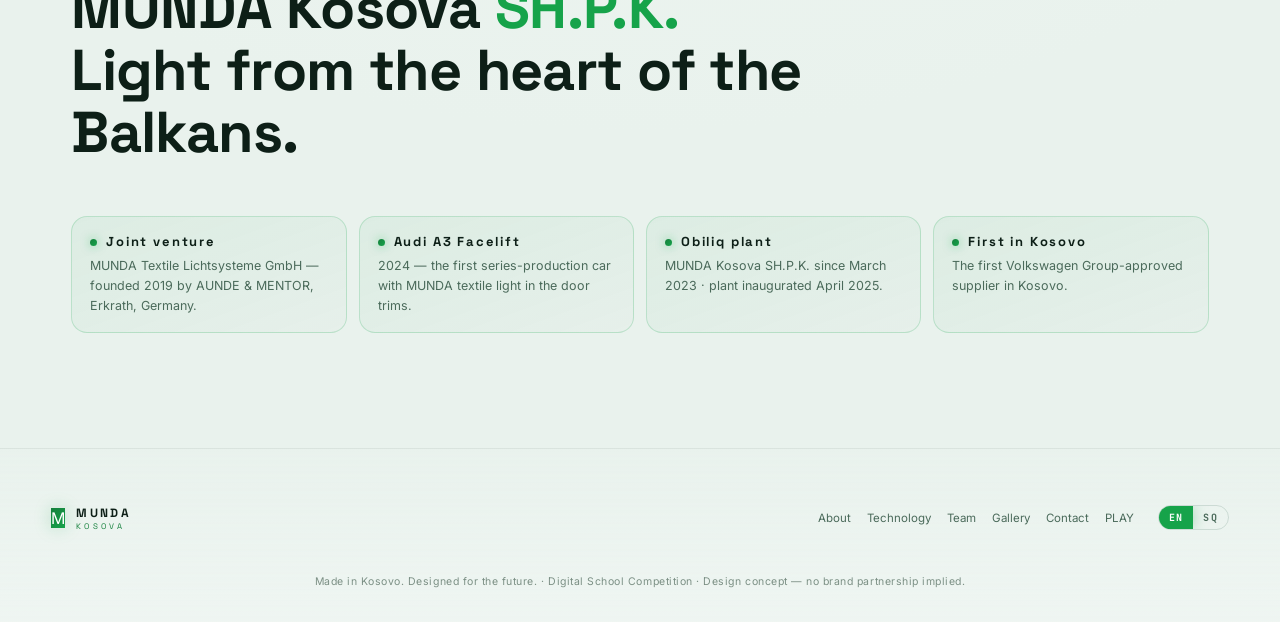
==== commit a228f199: "j" ====
--- a/contact.html
+++ b/contact.html
@@ -13,6 +13,7 @@
 <link rel="stylesheet" href="css/tokens.css">
 <link rel="stylesheet" href="css/site.css">
 <link rel="stylesheet" href="css/dark.css">
+<link rel="stylesheet" href="css/light.css">
 </head>
 <body>
 
--- a/css/dark.css
+++ b/css/dark.css
@@ -9,14 +9,14 @@
 
 :root{
   /* ---- surfaces: deep black/navy ---- */
-  --bg:#0b2319;
-  --bg-2:#0e2d20;
-  --bg-3:#123a2a;
+  --bg:#0a1830;
+  --bg-2:#0d1f3d;
+  --bg-3:#12294d;
   --surface:rgba(255,255,255,0.035);
   --surface-2:rgba(255,255,255,0.07);
   --surface-3:rgba(255,255,255,0.11);
-  --glass:rgba(14,36,30,0.6);
-  --glass-2:rgba(16,42,36,0.8);
+  --glass:rgba(13,26,50,0.6);
+  --glass-2:rgba(15,30,56,0.82);
   --border:rgba(90,140,255,0.14);
   --border-soft:rgba(90,140,255,0.08);
   --border-strong:rgba(90,140,255,0.24);
@@ -57,7 +57,7 @@
 html{scroll-behavior:smooth}
 body{
   background:
-    radial-gradient(130% 100% at 50% -8%,#143f2b 0%,#0c2a30 40%,#091d36 72%,#04070d 100%);
+    radial-gradient(130% 100% at 50% -8%,#1a3560 0%,#0f2244 42%,#0a1630 74%,#04070f 100%);
   color:var(--ink);
 }
 ::selection{background:rgba(34,197,94,0.28);color:#fff}
@@ -75,7 +75,7 @@
 .bg-glow{
   position:fixed;inset:0;z-index:0;pointer-events:none;
   background:
-    radial-gradient(46% 36% at 50% 0%,rgba(34,197,94,0.13),transparent 70%),
+    radial-gradient(46% 36% at 50% 0%,rgba(59,130,246,0.16),transparent 70%),
     radial-gradient(34% 32% at 10% 92%,rgba(28,80,170,0.30),transparent 70%),
     radial-gradient(34% 32% at 90% 88%,rgba(34,197,94,0.07),transparent 70%);
 }
@@ -89,11 +89,11 @@
 
 /* ---------- top bar ---------- */
 .site-nav{
-  background:rgba(10,28,22,.5);backdrop-filter:blur(16px) saturate(1.3);
+  background:rgba(10,18,36,.55);backdrop-filter:blur(16px) saturate(1.3);
   border-bottom:1px solid var(--border-soft);
 }
 .site-nav.scrolled{
-  background:rgba(10,28,22,.82);backdrop-filter:blur(20px) saturate(1.4);
+  background:rgba(10,18,36,.85);backdrop-filter:blur(20px) saturate(1.4);
   box-shadow:0 12px 40px -18px rgba(0,0,0,.6),inset 0 -1px 0 rgba(90,140,255,.06);
 }
 .site-brand-text em{color:var(--cyan)}
@@ -112,7 +112,7 @@
 .hero-kicker{color:#4ade80}
 .hero-kicker::before,.hero-kicker::after{background:linear-gradient(90deg,transparent,#4ade80)}
 .hero-kicker::after{background:linear-gradient(90deg,#4ade80,transparent)}
-.hero-logo{filter:drop-shadow(0 0 28px rgba(74,222,128,.25))}
+.hero-logo{filter:invert(1) drop-shadow(0 0 28px rgba(74,222,128,.25))}
 .hero-scroll{border-color:rgba(74,222,128,.4)}
 .hero-scroll span{background:#4ade80;box-shadow:0 0 10px rgba(74,222,128,.8)}
 
@@ -140,7 +140,7 @@
 
 /* ---------- glassmorphism cards + neon border ---------- */
 .glass,.sec .glass,.glass.card{
-  background:linear-gradient(160deg,rgba(18,40,34,.66),rgba(9,20,18,.8));
+  background:linear-gradient(160deg,rgba(18,30,56,.7),rgba(8,14,28,.85));
   border:1px solid rgba(80,160,130,.16);
   backdrop-filter:blur(18px) saturate(1.25);
   -webkit-backdrop-filter:blur(18px) saturate(1.25);
@@ -512,7 +512,7 @@
 /* =====================================================================
    MUNDA DIGITAL SHOWROOM — cinematic entrance sequence
    ===================================================================== */
-.site-logo{height:34px;width:auto;display:block;filter:drop-shadow(0 0 14px rgba(74,222,128,.28))}
+.site-logo{height:34px;width:auto;display:block;filter:invert(1) drop-shadow(0 0 14px rgba(74,222,128,.28))}
 
 /* exterior showroom overlay */
 .conf-exterior{
@@ -568,3 +568,87 @@
 #conf-interior .cfg-screen.lit,#conf-interior .cfg-power.lit{opacity:1}
 #conf-interior .cfg-screen.lit{filter:drop-shadow(0 0 6px rgba(74,222,128,.5))}
 #conf-interior .cfg-power.lit{filter:drop-shadow(0 0 5px rgba(74,222,128,.8))}
+
+/* =====================================================================
+   TEAM — LEADERSHIP & OWNERSHIP (#team)
+   ===================================================================== */
+#team .team-lead{
+  display:block;margin:6px auto 34px;max-width:860px;padding:14px;
+  border:1px solid var(--border-soft);border-radius:20px;overflow:hidden;
+}
+#team .team-lead img{width:100%;display:block;border-radius:12px}
+#team .team-lead figcaption{
+  font-family:var(--font-mono);font-size:10.5px;letter-spacing:.05em;line-height:1.6;
+  color:var(--muted);text-align:center;padding:12px 8px 2px;
+}
+.team-group{margin-bottom:30px}
+.team-group-title{
+  font-family:var(--font-mono);font-size:11px;letter-spacing:.32em;text-transform:uppercase;
+  color:var(--cyan);text-align:center;margin:0 0 18px;
+}
+.team-group-title::before,.team-group-title::after{
+  content:'';display:inline-block;vertical-align:middle;height:1px;width:44px;
+  background:linear-gradient(90deg,transparent,rgba(74,222,128,.5));margin:0 12px;
+}
+.team-group-title::after{background:linear-gradient(90deg,rgba(74,222,128,.5),transparent)}
+#team .team-grid{max-width:760px;margin:0 auto;grid-template-columns:repeat(2,1fr);gap:18px}
+/* management is only 2 cards — keep them side by side, centered */
+#team-grid-mgmt{max-width:760px}
+/* green-tinted premium cards (overrides the blue rgba from site.css) */
+.team-card:hover{border-color:rgba(34,197,94,.4);box-shadow:0 24px 50px -20px rgba(34,197,94,.32)}
+.tc-photo{background:linear-gradient(160deg,rgba(34,197,94,.16),rgba(255,255,255,.02));border:1px solid var(--border)}
+.tc-photo.noimg{background:linear-gradient(160deg,rgba(34,197,94,.14),rgba(21,128,61,.05))}
+.tc-initials{background:var(--grad-brand);-webkit-background-clip:text;background-clip:text;color:transparent}
+.tc-role{color:var(--cyan);background:rgba(74,222,128,.08);border:1px solid rgba(74,222,128,.22)}
+.tc-org{
+  display:block;font-family:var(--font-mono);font-size:9.5px;letter-spacing:.14em;
+  color:var(--muted);text-transform:uppercase;margin:-2px 0 12px;
+}
+@media(max-width:640px){
+  #team .team-grid{grid-template-columns:1fr}
+}
+
+/* =====================================================================
+   PREMIUM MICRO-INTERACTIONS (cursor glow · scan line · tilt · magnetic)
+   ===================================================================== */
+/* ✨ Cursor glow — a soft green/blue halo that trails the pointer */
+.cursor-glow{
+  position:fixed;top:0;left:0;width:340px;height:340px;margin:-170px 0 0 -170px;
+  border-radius:50%;pointer-events:none;z-index:9999;mix-blend-mode:screen;
+  background:radial-gradient(circle,
+    rgba(74,222,128,.16) 0%, rgba(34,197,94,.07) 34%, rgba(80,160,255,.03) 55%, transparent 72%);
+  opacity:0;will-change:transform;
+  transition:width .35s var(--ease),height .35s var(--ease),margin .35s var(--ease),opacity .5s ease;
+}
+.cursor-glow.on{opacity:1}
+.cursor-glow.near{width:520px;height:520px;margin:-260px 0 0 -260px}
+
+/* 🟢 Neon scan line — a thin green/blue line sweeping down through the page */
+.scanline{
+  position:fixed;left:0;right:0;height:2px;z-index:4500;pointer-events:none;opacity:0;
+  background:linear-gradient(90deg,transparent,rgba(74,222,128,.5) 30%,rgba(140,220,255,.5) 70%,transparent);
+  box-shadow:0 0 16px 2px rgba(74,222,128,.22),0 0 34px 6px rgba(80,160,255,.12);
+  animation:scanSweep 10s linear infinite;
+}
+@keyframes scanSweep{
+  0%{top:-2%;opacity:0}
+  7%{opacity:.42}
+  45%{opacity:.42}
+  55%{opacity:0}
+  100%{top:102%;opacity:0}
+}
+
+/* 🔄 3D tilt — applied by js/effects.js to cards & images */
+.tilt{
+  transform-style:preserve-3d;will-change:transform;
+  transition:transform .22s cubic-bezier(.2,.6,.2,1);
+}
+
+/* ⚡ Magnetic buttons — inline transition set by js/effects.js */
+.btn,.btn-primary,.btn-ghost{will-change:transform}
+
+@media (prefers-reduced-motion: reduce){
+  .cursor-glow,.scanline{display:none}
+  .tilt{transition:none}
+}
+
--- a/css/light.css
+++ b/css/light.css
@@ -0,0 +1,222 @@
+/* =====================================================================
+   LIGHT PREMIUM THEME — white background (overrides the dark theme above)
+   ===================================================================== */
+:root{
+  --bg:#ffffff;
+  --bg-2:#f6faf8;
+  --bg-3:#edf4f0;
+  --surface:rgba(15,45,35,0.03);
+  --surface-2:rgba(15,45,35,0.05);
+  --surface-3:rgba(15,45,35,0.09);
+  --glass:rgba(255,255,255,0.74);
+  --glass-2:rgba(255,255,255,0.92);
+  --border:rgba(20,70,50,0.14);
+  --border-soft:rgba(20,70,50,0.08);
+  --border-strong:rgba(20,70,50,0.22);
+
+  --ink:#0d1f17;
+  --ink-dim:#243b2f;
+  --muted:#4a6a5a;
+  --faint:#7b8f84;
+  --ghost:#c2d2ca;
+
+  --brand:#0b2a6b;
+  --brand-deep:#081d4d;
+  --brand-soft:rgba(11,42,107,0.10);
+  --accent:#16a34a;
+  --accent-2:#ecfdf5;
+  --cyan:#15803d;
+  --gold:#15803d;
+  --gold-deep:#166534;
+  --danger:#e11d48;
+  --success:#16a34a;
+  --warn:#d97706;
+
+  --grad-brand:linear-gradient(135deg,#15803d,#16a34a);
+  --grad-gold:linear-gradient(135deg,#15803d,#22c55e);
+  --grad-surface:linear-gradient(160deg,rgba(15,45,35,0.04),rgba(15,45,35,0.01));
+  --grad-fade:linear-gradient(180deg,transparent,rgba(240,246,243,0.95));
+
+  --shadow-sm:0 4px 14px rgba(15,45,35,0.08);
+  --shadow:0 18px 46px rgba(15,45,35,0.12);
+  --shadow-lg:0 34px 90px rgba(15,45,35,0.16);
+  --glow:0 0 24px -4px rgba(22,163,74,0.35);
+  --glow-brand:0 0 28px -6px rgba(22,163,74,0.40);
+  --neon:0 0 0 1px rgba(22,163,74,0.4),0 0 24px -2px rgba(22,163,74,0.4);
+}
+
+body{
+  background:radial-gradient(120% 90% at 50% -12%,#ffffff 0%,#f4f9f6 46%,#e9f2ed 100%);
+  color:var(--ink);
+}
+::selection{background:rgba(22,163,74,.22);color:#0d1f17}
+
+/* background overlays */
+.bg-grid{background-image:linear-gradient(rgba(20,70,50,0.05) 1px,transparent 1px),linear-gradient(90deg,rgba(20,70,50,0.05) 1px,transparent 1px)}
+.bg-glow{background:
+  radial-gradient(46% 36% at 50% 0%,rgba(22,163,74,0.08),transparent 70%),
+  radial-gradient(34% 32% at 10% 92%,rgba(28,80,170,0.10),transparent 70%),
+  radial-gradient(34% 32% at 90% 88%,rgba(22,163,74,0.05),transparent 70%)}
+.grain{opacity:.03}
+.vignette{background:radial-gradient(120% 90% at 50% 40%,transparent 62%,rgba(15,45,35,0.07) 100%);opacity:.5}
+#grade{opacity:.25;background:linear-gradient(165deg,rgba(22,163,74,.04),rgba(28,80,170,.06) 48%,rgba(11,42,107,.04))}
+#grade::after{background:radial-gradient(120% 95% at 50% 42%,transparent 66%,rgba(15,45,35,.06))}
+
+/* top bar */
+.site-nav{background:rgba(255,255,255,.72);backdrop-filter:blur(16px) saturate(1.3);border-bottom:1px solid var(--border-soft)}
+.site-nav.scrolled{background:rgba(255,255,255,.9);backdrop-filter:blur(20px) saturate(1.4);box-shadow:0 12px 34px -18px rgba(15,45,35,.25),inset 0 -1px 0 rgba(20,70,50,.06)}
+.site-brand-text em{color:var(--cyan)}
+.lang-switch button.active{background:var(--accent);color:#fff;box-shadow:0 0 16px -2px rgba(22,163,74,.5)}
+
+/* hero — light scrim over the photo, dark text */
+.hero-photo{filter:saturate(1.05) brightness(1.1) contrast(1.02)}
+.hero-svg::after{background:
+  radial-gradient(78% 70% at 50% 38%,rgba(255,255,255,.22),rgba(255,255,255,.72) 72%,rgba(250,252,251,.94)),
+  linear-gradient(180deg,rgba(255,255,255,.55),transparent 36%,rgba(255,255,255,.5) 68%,rgba(250,252,251,.97))}
+.hero h1{color:#0d1f17;text-shadow:0 2px 40px rgba(255,255,255,.6)}
+.hero h1 .grad{background:linear-gradient(120deg,#15803d,#22c55e);-webkit-background-clip:text;background-clip:text;color:transparent}
+.hero-sub{color:#3f574b}
+.hero-kicker{color:#15803d}
+.hero-kicker::before,.hero-kicker::after{background:linear-gradient(90deg,transparent,#15803d)}
+.hero-kicker::after{background:linear-gradient(90deg,#15803d,transparent)}
+.hero-logo{filter:none}
+.hero-scroll{border-color:rgba(22,163,74,.5)}
+.hero-scroll span{background:#16a34a;box-shadow:0 0 10px rgba(22,163,74,.6)}
+
+/* buttons */
+.btn-primary{background:linear-gradient(135deg,#15803d,#16a34a);color:#fff;box-shadow:0 12px 30px -10px rgba(22,163,74,.55),inset 0 1px 0 rgba(255,255,255,.25)}
+.btn-primary:hover{box-shadow:0 0 0 1px rgba(22,163,74,.5),0 0 26px -2px rgba(22,163,74,.5),0 16px 40px -10px rgba(22,163,74,.55);filter:brightness(1.04)}
+.btn-ghost{background:rgba(15,45,35,.04);color:var(--ink);border-color:rgba(20,70,50,.26)}
+.btn-ghost:hover{border-color:#16a34a;color:#15803d;background:rgba(22,163,74,.08);box-shadow:0 0 18px -4px rgba(22,163,74,.3)}
+
+/* glassmorphism cards */
+.glass,.sec .glass,.glass.card{background:linear-gradient(160deg,rgba(255,255,255,.82),rgba(240,247,243,.9));border:1px solid rgba(20,70,50,.14);backdrop-filter:blur(18px) saturate(1.2);box-shadow:0 1px 2px rgba(15,45,35,.04),0 18px 44px -20px rgba(15,45,35,.16)}
+.glass:hover{border-color:rgba(22,163,74,.4);box-shadow:0 1px 2px rgba(15,45,35,.04),0 26px 54px -22px rgba(15,45,35,.2),0 0 30px -10px rgba(22,163,74,.28)}
+
+/* tech cards */
+.tech-card{background:linear-gradient(170deg,rgba(255,255,255,.85),rgba(240,247,243,.95));border-color:rgba(20,70,50,.12)}
+.tech-card h3{color:var(--ink)}
+.tech-card p{color:var(--muted)}
+.tech-card:hover{border-color:rgba(22,163,74,.4);box-shadow:0 26px 54px -20px rgba(15,45,35,.2),0 0 30px -10px rgba(22,163,74,.25)}
+.tc-vis{border-bottom-color:rgba(20,70,50,.1);background:linear-gradient(180deg,rgba(22,163,74,.04),transparent)}
+
+/* about / facts */
+.af{background:linear-gradient(160deg,rgba(22,163,74,.06),rgba(15,45,35,.01));border-color:rgba(22,163,74,.2)}
+.af:hover{border-color:rgba(22,163,74,.45);box-shadow:0 14px 34px -14px rgba(15,45,35,.18),0 0 26px -8px rgba(22,163,74,.28)}
+.af b{color:var(--ink)}
+.af b::before{background:linear-gradient(135deg,#15803d,#16a34a);box-shadow:0 0 10px rgba(22,163,74,.5)}
+.af span{color:var(--muted)}
+.about-photo-main{border-color:rgba(20,70,50,.2);box-shadow:0 34px 80px -26px rgba(15,45,35,.25)}
+.about-photo-detail{border-color:rgba(22,163,74,.45)}
+.about-logos img{filter:none}
+.about-logos img:hover{filter:none;opacity:.85}
+.about-note{color:var(--faint)}
+
+/* automotive band */
+.auto-band img{border-color:rgba(20,70,50,.14);box-shadow:0 34px 80px -26px rgba(15,45,35,.25)}
+.auto-band figcaption{background:linear-gradient(180deg,rgba(255,255,255,.4),rgba(255,255,255,.9));color:#243b2f;border-color:rgba(20,70,50,.14)}
+
+/* innovation timeline */
+.tl-step{background:linear-gradient(165deg,rgba(255,255,255,.85),rgba(240,247,243,.94));border-color:rgba(20,70,50,.14)}
+.tl-step:hover{border-color:rgba(22,163,74,.4);box-shadow:0 22px 50px -18px rgba(15,45,35,.2),0 0 30px -10px rgba(22,163,74,.25)}
+.tl-step b{color:var(--ink)}
+.tl-step p{color:var(--muted)}
+.tl-year{background:linear-gradient(120deg,#15803d,#16a34a);box-shadow:0 8px 22px -8px rgba(22,163,74,.6),0 0 0 6px #fff,0 0 0 7px rgba(22,163,74,.3)}
+
+/* game section */
+.shot-frame{background:linear-gradient(170deg,#f7faf8,#eef4f0);border-color:rgba(20,70,50,.14);box-shadow:0 22px 50px -22px rgba(15,45,35,.18)}
+.shot:hover .shot-frame{border-color:rgba(22,163,74,.4);box-shadow:0 26px 60px -16px rgba(15,45,35,.2),0 0 30px -10px rgba(22,163,74,.25)}
+.shot figcaption{color:var(--faint)}
+.game-feats span{background:rgba(15,45,35,.04);border-color:rgba(20,70,50,.14);color:var(--ink-dim)}
+
+/* gallery */
+.g-tile{background:#f3f7f5;border-color:rgba(20,70,50,.12)}
+.g-tile:hover{border-color:rgba(22,163,74,.4);box-shadow:0 22px 44px -14px rgba(15,45,35,.2),0 0 28px -10px rgba(22,163,74,.25)}
+.g-tile b{background:linear-gradient(180deg,rgba(255,255,255,.7),rgba(255,255,255,.92));color:var(--ink-dim);backdrop-filter:blur(6px)}
+.gt-inner.gt-photo::after{background:linear-gradient(180deg,transparent 55%,rgba(255,255,255,.35))}
+.lb-caption{color:rgba(255,255,255,.85)}
+.lb-close{color:rgba(255,255,255,.85);border-color:rgba(255,255,255,.3)}
+
+/* final CTA */
+.final-cta{background:radial-gradient(90% 140% at 50% -10%,rgba(255,255,255,.92) 0%,rgba(240,247,243,.94) 55%,rgba(232,242,237,.96) 100%);border:1px solid rgba(22,163,74,.2);box-shadow:0 40px 90px -30px rgba(15,45,35,.2)}
+.final-cta .kicker{color:#15803d}
+.final-cta h2{color:var(--ink)}
+.final-cta .cta-sub{color:#3f574b}
+
+/* footer */
+.site-footer{background:linear-gradient(180deg,transparent,rgba(240,246,243,.8));border-top:1px solid rgba(20,70,50,.1)}
+.foot-brand b{color:var(--ink)}
+.foot-brand em{color:#15803d}
+.foot-links a{color:var(--muted)}
+.foot-links a:hover{color:#15803d}
+.foot-note{color:var(--faint)}
+
+/* MONDO chat */
+.mondo-panel{background:linear-gradient(170deg,rgba(255,255,255,.98),rgba(245,249,247,.99));border-color:rgba(20,70,50,.16)}
+.mondo-head{background:linear-gradient(135deg,rgba(22,163,74,.1),rgba(11,42,107,.08));border-bottom-color:rgba(20,70,50,.1)}
+.mondo-head b{color:var(--ink)}
+.mondo-head i{color:var(--muted)}
+.mondo-msg.bot{background:rgba(15,45,35,.05);border-color:rgba(20,70,50,.12);color:var(--ink-dim)}
+.mondo-msg.bot b{color:var(--ink)}
+.mondo-msg.bot a{color:#15803d;border-color:rgba(22,163,74,.4)}
+.mondo-chip{background:rgba(15,45,35,.04);border-color:rgba(20,70,50,.16);color:var(--ink-dim)}
+.mondo-chip:hover{border-color:#16a34a;background:rgba(22,163,74,.1);color:var(--ink)}
+.mondo-inputbar{background:rgba(255,255,255,.7);border-top-color:rgba(20,70,50,.1)}
+.mondo-inputbar input{background:rgba(15,45,35,.04);border-color:rgba(20,70,50,.16);color:var(--ink)}
+.mondo-inputbar input:focus{border-color:#16a34a;box-shadow:0 0 0 3px rgba(22,163,74,.14)}
+
+/* contact page */
+.contact-card b{color:var(--ink-dim)}
+.contact-card a{color:var(--ink);border-color:rgba(22,163,74,.4)}
+.contact-card a:hover{color:#15803d;border-color:#16a34a}
+.contact-form input,.contact-form textarea{background:rgba(255,255,255,.8);border-color:rgba(20,70,50,.2);color:var(--ink)}
+.contact-form input:focus,.contact-form textarea:focus{border-color:#16a34a;box-shadow:0 0 0 4px rgba(22,163,74,.12)}
+.contact-map iframe{filter:none;background:#fff}
+.cc-label{color:#15803d}
+
+/* micro polish */
+.kicker{color:#15803d}
+.sec-sub{color:var(--muted)}
+:focus-visible{outline-color:#16a34a}
+
+/* performance numbers */
+.perf-num{background:linear-gradient(180deg,#0d1f17 20%,#15803d);-webkit-background-clip:text;background-clip:text;text-shadow:none}
+.perf-stat::before{background:linear-gradient(90deg,transparent,rgba(22,163,74,.5),transparent)}
+
+/* cinematic visual */
+.cine-photo{filter:saturate(1.05) brightness(1.02) contrast(1.03)}
+.cine-frame{border:1px solid rgba(20,70,50,.2);box-shadow:0 40px 90px -30px rgba(15,45,35,.3)}
+.cine-overlay{background:linear-gradient(180deg,rgba(255,255,255,.1),transparent 35%,rgba(255,255,255,.3) 75%,rgba(255,255,255,.7)),radial-gradient(70% 60% at 50% 30%,transparent 40%,rgba(255,255,255,.35))}
+.cine-hud{color:#2d5a45}
+.cine-caption{color:#243b2f;background:linear-gradient(180deg,rgba(255,255,255,.55),rgba(255,255,255,.85));border:1px solid rgba(20,70,50,.1)}
+
+/* intelligence dashboard */
+.intel-dash{background:radial-gradient(80% 120% at 20% 0%,rgba(22,163,74,.05),transparent 60%),linear-gradient(160deg,rgba(255,255,255,.85),rgba(240,247,243,.94));border:1px solid rgba(22,163,74,.2);box-shadow:inset 0 1px 0 rgba(255,255,255,.8),0 34px 80px -30px rgba(15,45,35,.2)}
+.intel-ring-mid b{color:var(--ink)}
+.intel-ring-mid span{color:#15803d}
+.ir-track{stroke:rgba(15,45,35,.1)}
+.ib-track{background:rgba(15,45,35,.08)}
+.intel-status-row{background:rgba(15,45,35,.03);border:1px solid rgba(20,70,50,.12)}
+
+/* configurator */
+.model-card:hover{transform:translateY(-8px);border-color:rgba(22,163,74,.45);box-shadow:0 30px 60px -24px rgba(15,45,35,.2),0 0 40px -10px rgba(22,163,74,.3)}
+.mc-car svg{filter:drop-shadow(0 12px 24px rgba(15,45,35,.15))}
+.mc-name{background:linear-gradient(180deg,#0d1f17 30%,#2d5a45);-webkit-background-clip:text;background-clip:text}
+.conf-car{background:linear-gradient(170deg,#f4faf7,#e8f2ee);border:1px solid rgba(20,70,50,.16);box-shadow:0 34px 80px -30px rgba(15,45,35,.25),inset 0 1px 0 rgba(255,255,255,.9)}
+.conf-model{color:var(--ink);text-shadow:none;background:rgba(255,255,255,.6);border:1px solid rgba(20,70,50,.14)}
+.atmos-btn.active{color:var(--ink);border-color:var(--a,#16a34a);background:linear-gradient(160deg,color-mix(in srgb,var(--a,#16a34a) 16%,transparent),transparent);box-shadow:0 0 0 1px var(--a,#16a34a),0 8px 22px -8px var(--a,#16a34a)}
+.conf-features li{background:rgba(15,45,35,.03);border:1px solid var(--border-soft)}
+
+/* showroom entrance sequence */
+.conf-exterior{background:radial-gradient(70% 85% at 50% 28%,rgba(255,255,255,.85),rgba(240,247,243,.96));border:1px solid rgba(20,70,50,.16)}
+.conf-welcome{background:radial-gradient(60% 60% at 50% 50%,rgba(255,255,255,.55),rgba(255,255,255,.85))}
+.conf-welcome b{color:var(--ink);text-shadow:0 0 34px rgba(22,163,74,.35)}
+.conf-welcome span{color:#15803d;text-shadow:0 0 26px rgba(22,163,74,.4)}
+
+/* logo — dark on white */
+.site-logo{filter:none}
+.brand-mark{background:var(--grad-brand);color:#fff;box-shadow:0 0 18px -2px rgba(22,163,74,.4)}
+
+/* effects — tuned for a light canvas */
+.cursor-glow{mix-blend-mode:normal;background:radial-gradient(circle,rgba(22,163,74,.16) 0%,rgba(34,197,94,.07) 34%,rgba(37,99,235,.06) 55%,transparent 72%)}
+.scanline{background:linear-gradient(90deg,transparent,rgba(21,128,61,.4) 30%,rgba(37,99,235,.35) 70%,transparent);box-shadow:0 0 14px 1px rgba(22,163,74,.2),0 0 30px 5px rgba(37,99,235,.1)}
